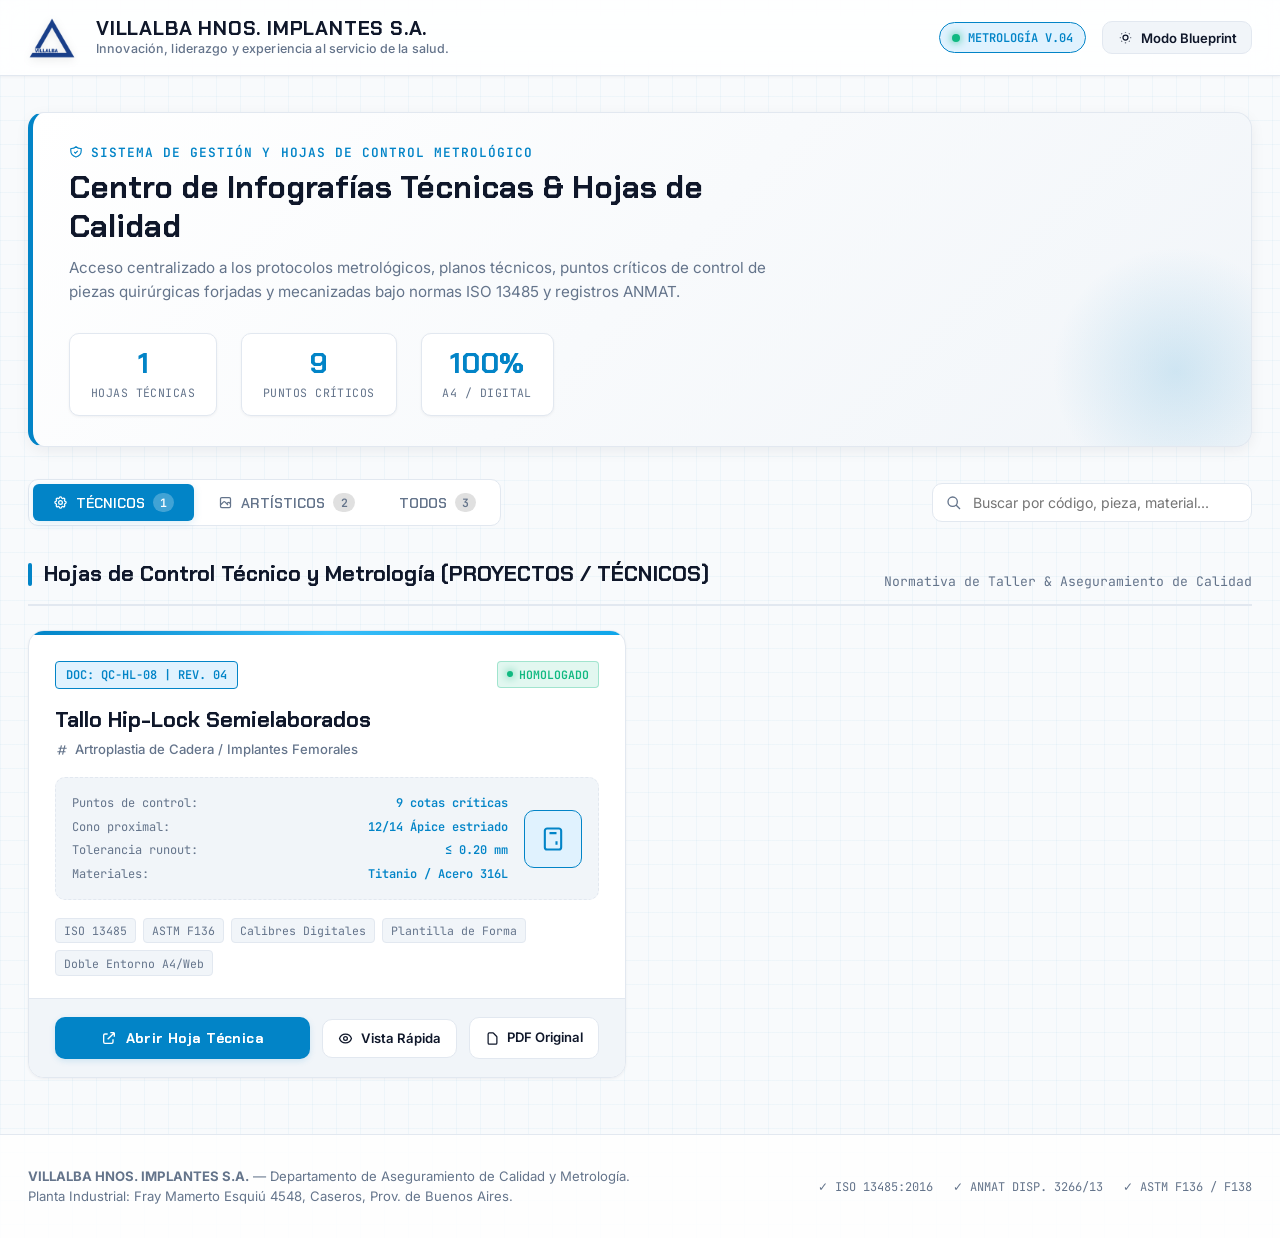
==== index.html @ 777f4e81 "Publicación de portal central HOME de infografías técnicas y proyectos" ====
<!DOCTYPE html>
<html lang="es">
<head>
  <meta charset="UTF-8">
  <meta name="viewport" content="width=device-width, initial-scale=1.0">
  <title>Portal de Control Técnico y Metrología | VILLALBA HNOS. IMPLANTES S.A.</title>
  <meta name="description" content="Portal central de infografías técnicas, blueprints metrológicos y hojas de control de calidad de planta.">
  <link rel="preconnect" href="https://fonts.googleapis.com">
  <link rel="preconnect" href="https://fonts.gstatic.com" crossorigin>
  <link href="https://fonts.googleapis.com/css2?family=Chakra+Petch:wght@500;600;700&family=Inter:wght@300;400;500;600;700&family=JetBrains+Mono:wght@400;500;600&display=swap" rel="stylesheet">
  <style>
    /* VARIABLES DE SISTEMA Y TEMAS */
    :root {
      --bg-base: #f8fafc;
      --bg-surface: #ffffff;
      --bg-surface-elevated: #f1f5f9;
      --bg-panel: rgba(255, 255, 255, 0.85);
      --border-color: #e2e8f0;
      --border-highlight: #0284c7;
      
      --text-main: #0f172a;
      --text-muted: #64748b;
      --text-sub: #334155;
      
      --primary: #0284c7;
      --primary-hover: #0369a1;
      --primary-glow: rgba(2, 132, 199, 0.15);
      --primary-light: #e0f2fe;
      
      --accent-tech: #0ea5e9;
      --accent-success: #10b981;
      --accent-warning: #f59e0b;
      --accent-danger: #ef4444;
      
      --font-display: 'Chakra Petch', sans-serif;
      --font-body: 'Inter', sans-serif;
      --font-mono: 'JetBrains Mono', monospace;
      
      --radius-sm: 6px;
      --radius-md: 10px;
      --radius-lg: 16px;
      --shadow-sm: 0 1px 3px rgba(15, 23, 42, 0.05);
      --shadow-md: 0 4px 16px -2px rgba(15, 23, 42, 0.08);
      --shadow-lg: 0 12px 30px -4px rgba(15, 23, 42, 0.12);
      --grid-pattern: rgba(2, 132, 199, 0.04);
    }

    body.theme-blueprint {
      --bg-base: #060d17;
      --bg-surface: #0b1727;
      --bg-surface-elevated: #112238;
      --bg-panel: rgba(11, 23, 39, 0.9);
      --border-color: #1a314d;
      --border-highlight: #38bdf8;
      
      --text-main: #f8fafc;
      --text-muted: #8ca3ba;
      --text-sub: #cbd5e1;
      
      --primary: #38bdf8;
      --primary-hover: #7dd3fc;
      --primary-glow: rgba(56, 189, 248, 0.2);
      --primary-light: rgba(56, 189, 248, 0.12);
      
      --shadow-sm: 0 1px 3px rgba(0, 0, 0, 0.4);
      --shadow-md: 0 4px 20px -2px rgba(0, 0, 0, 0.6);
      --shadow-lg: 0 12px 35px -4px rgba(0, 0, 0, 0.8);
      --grid-pattern: rgba(56, 189, 248, 0.06);
    }

    /* RESET SEGURO Y BASE */
    *, *::before, *::after {
      box-sizing: border-box;
      margin: 0;
      padding: 0;
    }

    body {
      font-family: var(--font-body);
      background-color: var(--bg-base);
      color: var(--text-main);
      min-height: 100vh;
      display: flex;
      flex-direction: column;
      background-image: 
        linear-gradient(var(--grid-pattern) 1px, transparent 1px),
        linear-gradient(90deg, var(--grid-pattern) 1px, transparent 1px);
      background-size: 24px 24px;
      transition: background-color 0.3s ease, color 0.3s ease;
      line-height: 1.5;
    }

    /* ENCABEZADO INSTITUCIONAL */
    .portal-header {
      background: var(--bg-panel);
      backdrop-filter: blur(12px);
      border-bottom: 1px solid var(--border-color);
      position: sticky;
      top: 0;
      z-index: 100;
      box-shadow: var(--shadow-sm);
    }

    .header-inner {
      max-width: 1400px;
      margin: 0 auto;
      padding: 0.85rem 1.75rem;
      display: flex;
      align-items: center;
      justify-content: space-between;
      gap: 1.5rem;
    }

    .brand-section {
      display: flex;
      align-items: center;
      gap: 1.25rem;
    }

    .brand-logo-img {
      height: 48px;
      width: auto;
      object-fit: contain;
      filter: drop-shadow(0 2px 4px rgba(0,0,0,0.1));
    }

    .brand-titles {
      display: flex;
      flex-direction: column;
    }

    .company-title {
      font-family: var(--font-display);
      font-size: 1.25rem;
      font-weight: 700;
      letter-spacing: 0.04em;
      color: var(--text-main);
      line-height: 1.2;
    }

    .company-slogan {
      font-size: 0.78rem;
      color: var(--text-muted);
      font-weight: 500;
      letter-spacing: 0.01em;
    }

    .header-actions {
      display: flex;
      align-items: center;
      gap: 1rem;
    }

    .sys-badge {
      display: inline-flex;
      align-items: center;
      gap: 0.5rem;
      padding: 0.35rem 0.75rem;
      background: var(--primary-light);
      border: 1px solid var(--border-highlight);
      border-radius: 9999px;
      font-family: var(--font-mono);
      font-size: 0.75rem;
      font-weight: 600;
      color: var(--primary);
    }

    .pulse-dot {
      width: 8px;
      height: 8px;
      border-radius: 50%;
      background: var(--accent-success);
      box-shadow: 0 0 8px var(--accent-success);
      animation: pulseAnim 2s infinite ease-in-out;
    }

    @keyframes pulseAnim {
      0%, 100% { opacity: 1; transform: scale(1); }
      50% { opacity: 0.4; transform: scale(0.85); }
    }

    .btn-toggle-theme {
      display: inline-flex;
      align-items: center;
      gap: 0.5rem;
      padding: 0.45rem 0.9rem;
      background: var(--bg-surface-elevated);
      border: 1px solid var(--border-color);
      border-radius: var(--radius-md);
      color: var(--text-main);
      font-family: var(--font-body);
      font-size: 0.82rem;
      font-weight: 600;
      cursor: pointer;
      transition: all 0.2s ease;
    }

    .btn-toggle-theme:hover {
      border-color: var(--border-highlight);
      color: var(--primary);
      transform: translateY(-1px);
    }

    /* CONTENIDO PRINCIPAL */
    .portal-main {
      flex: 1;
      max-width: 1400px;
      width: 100%;
      margin: 0 auto;
      padding: 2.25rem 1.75rem 3.5rem;
      display: flex;
      flex-direction: column;
      gap: 2rem;
    }

    /* HERO BANNER DE CONTROL METROLÓGICO */
    .hero-banner {
      background: linear-gradient(135deg, var(--bg-surface) 0%, var(--bg-surface-elevated) 100%);
      border: 1px solid var(--border-color);
      border-left: 5px solid var(--primary);
      border-radius: var(--radius-lg);
      padding: 1.85rem 2.25rem;
      display: flex;
      justify-content: space-between;
      align-items: center;
      flex-wrap: wrap;
      gap: 1.75rem;
      box-shadow: var(--shadow-md);
      position: relative;
      overflow: hidden;
    }

    .hero-banner::after {
      content: "";
      position: absolute;
      right: -50px;
      bottom: -50px;
      width: 250px;
      height: 250px;
      background: radial-gradient(circle, var(--primary-glow) 0%, transparent 70%);
      pointer-events: none;
    }

    .hero-text {
      max-width: 720px;
    }

    .hero-tagline {
      font-family: var(--font-mono);
      font-size: 0.8rem;
      color: var(--primary);
      font-weight: 600;
      text-transform: uppercase;
      letter-spacing: 0.08em;
      margin-bottom: 0.4rem;
      display: flex;
      align-items: center;
      gap: 0.5rem;
    }

    .hero-title {
      font-family: var(--font-display);
      font-size: 1.95rem;
      font-weight: 700;
      color: var(--text-main);
      line-height: 1.25;
      margin-bottom: 0.6rem;
    }

    .hero-desc {
      font-size: 0.95rem;
      color: var(--text-muted);
      line-height: 1.6;
    }

    .hero-metrics {
      display: flex;
      gap: 1.5rem;
      align-items: center;
    }

    .metric-card {
      background: var(--bg-surface);
      border: 1px solid var(--border-color);
      border-radius: var(--radius-md);
      padding: 0.9rem 1.3rem;
      text-align: center;
      min-width: 130px;
      box-shadow: var(--shadow-sm);
    }

    .metric-val {
      font-family: var(--font-display);
      font-size: 1.8rem;
      font-weight: 700;
      color: var(--primary);
      line-height: 1.1;
    }

    .metric-lbl {
      font-size: 0.72rem;
      text-transform: uppercase;
      letter-spacing: 0.04em;
      color: var(--text-muted);
      font-family: var(--font-mono);
      margin-top: 0.25rem;
    }

    /* BARRA DE HERRAMIENTAS, FILTROS Y BÚSQUEDA */
    .controls-strip {
      display: flex;
      justify-content: space-between;
      align-items: center;
      flex-wrap: wrap;
      gap: 1rem;
    }

    .category-tabs {
      display: flex;
      background: var(--bg-surface);
      border: 1px solid var(--border-color);
      border-radius: var(--radius-md);
      padding: 0.25rem;
      gap: 0.25rem;
    }

    .tab-btn {
      padding: 0.55rem 1.25rem;
      border: none;
      background: transparent;
      border-radius: var(--radius-sm);
      font-family: var(--font-display);
      font-size: 0.88rem;
      font-weight: 600;
      color: var(--text-muted);
      cursor: pointer;
      display: inline-flex;
      align-items: center;
      gap: 0.5rem;
      transition: all 0.2s ease;
    }

    .tab-btn.active {
      background: var(--primary);
      color: #ffffff;
      box-shadow: 0 2px 8px var(--primary-glow);
    }

    .tab-btn:hover:not(.active) {
      color: var(--text-main);
      background: var(--bg-surface-elevated);
    }

    .tab-count {
      font-family: var(--font-mono);
      font-size: 0.72rem;
      padding: 0.15rem 0.45rem;
      border-radius: 9999px;
      background: rgba(0, 0, 0, 0.12);
    }

    .tab-btn.active .tab-count {
      background: rgba(255, 255, 255, 0.25);
    }

    .search-box {
      position: relative;
      min-width: 320px;
    }

    .search-input {
      width: 100%;
      padding: 0.6rem 1rem 0.6rem 2.5rem;
      background: var(--bg-surface);
      border: 1px solid var(--border-color);
      border-radius: var(--radius-md);
      color: var(--text-main);
      font-family: var(--font-body);
      font-size: 0.88rem;
      transition: border-color 0.2s ease, box-shadow 0.2s ease;
      outline: none;
    }

    .search-input:focus {
      border-color: var(--border-highlight);
      box-shadow: 0 0 0 3px var(--primary-glow);
    }

    .search-icon {
      position: absolute;
      left: 0.85rem;
      top: 50%;
      transform: translateY(-50%);
      color: var(--text-muted);
      pointer-events: none;
    }

    /* SECCIÓN DE GRILLA DE INFOGRAFÍAS */
    .section-header {
      display: flex;
      align-items: baseline;
      justify-content: space-between;
      border-bottom: 2px solid var(--border-color);
      padding-bottom: 0.75rem;
      margin-bottom: 1.5rem;
    }

    .section-title {
      font-family: var(--font-display);
      font-size: 1.35rem;
      font-weight: 700;
      color: var(--text-main);
      display: flex;
      align-items: center;
      gap: 0.75rem;
    }

    .section-title::before {
      content: "";
      width: 4px;
      height: 1.1em;
      background: var(--primary);
      border-radius: 2px;
      display: inline-block;
    }

    .section-subtitle {
      font-size: 0.82rem;
      color: var(--text-muted);
      font-family: var(--font-mono);
    }

    .cards-grid {
      display: grid;
      grid-template-columns: repeat(auto-fill, minmax(420px, 1fr));
      gap: 1.75rem;
    }

    @media (max-width: 640px) {
      .cards-grid {
        grid-template-columns: 1fr;
      }
      .search-box {
        min-width: 100%;
      }
    }

    /* TARJETA TÉCNICA PRINCIPAL (HIP-LOCK) */
    .tech-card {
      background: var(--bg-surface);
      border: 1px solid var(--border-color);
      border-radius: var(--radius-lg);
      overflow: hidden;
      display: flex;
      flex-direction: column;
      box-shadow: var(--shadow-sm);
      transition: transform 0.25s ease, box-shadow 0.25s ease, border-color 0.25s ease;
      position: relative;
    }

    .tech-card:hover {
      transform: translateY(-4px);
      box-shadow: var(--shadow-lg);
      border-color: var(--border-highlight);
    }

    .card-top-accent {
      height: 4px;
      background: linear-gradient(90deg, #0284c7, #38bdf8, #0ea5e9);
    }

    .card-content {
      padding: 1.6rem 1.6rem 1.4rem;
      display: flex;
      flex-direction: column;
      flex: 1;
      gap: 1.1rem;
    }

    .card-header-meta {
      display: flex;
      justify-content: space-between;
      align-items: flex-start;
      gap: 0.75rem;
    }

    .doc-pill {
      font-family: var(--font-mono);
      font-size: 0.75rem;
      font-weight: 600;
      padding: 0.25rem 0.65rem;
      background: var(--primary-light);
      color: var(--primary);
      border: 1px solid var(--border-highlight);
      border-radius: 4px;
    }

    .status-badge {
      font-family: var(--font-mono);
      font-size: 0.72rem;
      font-weight: 600;
      padding: 0.25rem 0.6rem;
      border-radius: 4px;
      display: inline-flex;
      align-items: center;
      gap: 0.35rem;
    }

    .status-active {
      background: rgba(16, 185, 129, 0.12);
      color: var(--accent-success);
      border: 1px solid rgba(16, 185, 129, 0.3);
    }

    .card-title-group h3 {
      font-family: var(--font-display);
      font-size: 1.35rem;
      font-weight: 700;
      color: var(--text-main);
      line-height: 1.3;
      margin-bottom: 0.35rem;
    }

    .card-family {
      font-size: 0.82rem;
      color: var(--text-muted);
      font-weight: 500;
      display: flex;
      align-items: center;
      gap: 0.4rem;
    }

    .card-preview-thumb {
      background: var(--bg-surface-elevated);
      border: 1px dashed var(--border-color);
      border-radius: var(--radius-md);
      padding: 1rem;
      display: flex;
      align-items: center;
      justify-content: space-between;
      gap: 1rem;
      position: relative;
    }

    .thumb-blueprint-visual {
      flex: 1;
      display: flex;
      flex-direction: column;
      gap: 0.35rem;
    }

    .blueprint-row {
      display: flex;
      align-items: center;
      justify-content: space-between;
      font-family: var(--font-mono);
      font-size: 0.75rem;
      color: var(--text-sub);
    }

    .blueprint-row span.label {
      color: var(--text-muted);
    }

    .blueprint-row span.val {
      font-weight: 600;
      color: var(--primary);
    }

    .thumb-icon-box {
      width: 58px;
      height: 58px;
      border-radius: var(--radius-md);
      background: var(--primary-light);
      color: var(--primary);
      display: flex;
      align-items: center;
      justify-content: center;
      flex-shrink: 0;
      border: 1px solid var(--border-highlight);
    }

    .card-tags {
      display: flex;
      flex-wrap: wrap;
      gap: 0.45rem;
    }

    .tech-tag {
      font-size: 0.72rem;
      font-family: var(--font-mono);
      padding: 0.2rem 0.5rem;
      border-radius: 4px;
      background: var(--bg-surface-elevated);
      border: 1px solid var(--border-color);
      color: var(--text-muted);
    }

    .card-actions {
      border-top: 1px solid var(--border-color);
      padding: 1.1rem 1.6rem;
      background: var(--bg-surface-elevated);
      display: flex;
      align-items: center;
      justify-content: space-between;
      gap: 0.75rem;
      flex-wrap: wrap;
    }

    .btn-action-primary {
      flex: 1;
      min-width: 170px;
      display: inline-flex;
      align-items: center;
      justify-content: center;
      gap: 0.55rem;
      padding: 0.65rem 1.25rem;
      background: var(--primary);
      color: #ffffff;
      font-family: var(--font-display);
      font-size: 0.88rem;
      font-weight: 700;
      letter-spacing: 0.03em;
      border-radius: var(--radius-md);
      text-decoration: none;
      transition: all 0.2s ease;
      box-shadow: 0 2px 6px var(--primary-glow);
    }

    .btn-action-primary:hover {
      background: var(--primary-hover);
      transform: translateY(-1px);
      box-shadow: 0 4px 12px var(--primary-glow);
    }

    .btn-action-secondary {
      display: inline-flex;
      align-items: center;
      justify-content: center;
      gap: 0.45rem;
      padding: 0.65rem 0.95rem;
      background: var(--bg-surface);
      color: var(--text-main);
      border: 1px solid var(--border-color);
      font-family: var(--font-body);
      font-size: 0.82rem;
      font-weight: 600;
      border-radius: var(--radius-md);
      text-decoration: none;
      transition: all 0.2s ease;
      cursor: pointer;
    }

    .btn-action-secondary:hover {
      border-color: var(--border-highlight);
      color: var(--primary);
      background: var(--bg-surface-elevated);
    }

    /* MODAL DE PREVISUALIZACIÓN EMBEBIDA */
    .preview-modal {
      position: fixed;
      inset: 0;
      background: rgba(0, 0, 0, 0.75);
      backdrop-filter: blur(8px);
      z-index: 999;
      display: none;
      align-items: center;
      justify-content: center;
      padding: 1.5rem;
      opacity: 0;
      transition: opacity 0.25s ease;
    }

    .preview-modal.open {
      display: flex;
      opacity: 1;
    }

    .modal-dialog {
      background: var(--bg-surface);
      border: 1px solid var(--border-color);
      border-radius: var(--radius-lg);
      width: 100%;
      max-width: 1280px;
      height: 90vh;
      display: flex;
      flex-direction: column;
      box-shadow: var(--shadow-lg);
      overflow: hidden;
    }

    .modal-header {
      padding: 0.9rem 1.4rem;
      background: var(--bg-surface-elevated);
      border-bottom: 1px solid var(--border-color);
      display: flex;
      justify-content: space-between;
      align-items: center;
      gap: 1rem;
    }

    .modal-title {
      font-family: var(--font-display);
      font-size: 1.05rem;
      font-weight: 700;
      color: var(--text-main);
      display: flex;
      align-items: center;
      gap: 0.6rem;
    }

    .modal-header-actions {
      display: flex;
      align-items: center;
      gap: 0.75rem;
    }

    .modal-btn-close {
      background: transparent;
      border: none;
      color: var(--text-muted);
      cursor: pointer;
      padding: 0.35rem;
      border-radius: var(--radius-sm);
      display: flex;
      align-items: center;
      justify-content: center;
      transition: all 0.2s;
    }

    .modal-btn-close:hover {
      color: var(--text-main);
      background: rgba(0, 0, 0, 0.08);
    }

    .modal-body {
      flex: 1;
      width: 100%;
      height: 100%;
      background: var(--bg-base);
    }

    .modal-iframe {
      width: 100%;
      height: 100%;
      border: none;
    }

    /* FOOTER INSTITUCIONAL */
    .portal-footer {
      background: var(--bg-panel);
      border-top: 1px solid var(--border-color);
      padding: 2rem 1.75rem;
      margin-top: auto;
    }

    .footer-inner {
      max-width: 1400px;
      margin: 0 auto;
      display: flex;
      justify-content: space-between;
      align-items: center;
      flex-wrap: wrap;
      gap: 1.5rem;
      font-size: 0.82rem;
      color: var(--text-muted);
    }

    .footer-norms {
      display: flex;
      align-items: center;
      gap: 1.25rem;
      font-family: var(--font-mono);
      font-size: 0.75rem;
    }

    .footer-norms span {
      display: inline-flex;
      align-items: center;
      gap: 0.35rem;
    }
  </style>
</head>
<body class="theme-light">

  <!-- ENCABEZADO INSTITUCIONAL OBLIGATORIO -->
  <header class="portal-header">
    <div class="header-inner">
      <div class="brand-section">
        <img src="logo_villalba.png" alt="Logo Villalba Hnos. Implantes S.A." class="brand-logo-img">
        <div class="brand-titles">
          <span class="company-title">VILLALBA HNOS. IMPLANTES S.A.</span>
          <span class="company-slogan">Innovación, liderazgo y experiencia al servicio de la salud.</span>
        </div>
      </div>

      <div class="header-actions">
        <div class="sys-badge">
          <span class="pulse-dot"></span>
          <span>METROLOGÍA V.04</span>
        </div>
        <button id="themeToggleBtn" class="btn-toggle-theme" title="Alternar entre Modo Hoja Técnica y Modo Blueprint / Taller">
          <svg width="15" height="15" fill="none" stroke="currentColor" stroke-width="2" viewBox="0 0 24 24">
            <path d="M12 3v1m0 16v1m9-9h-1M4 12H3m15.364 6.364l-.707-.707M6.343 6.343l-.707-.707m12.728 0l-.707.707M6.343 17.657l-.707.707M16 12a4 4 0 11-8 0 4 4 0 018 0z"></path>
          </svg>
          <span id="themeToggleText">Modo Blueprint</span>
        </button>
      </div>
    </div>
  </header>

  <!-- CONTENIDO DEL PORTAL -->
  <main class="portal-main">
    
    <!-- BANNER DE BIENVENIDA Y RESUMEN TÉCNICO -->
    <section class="hero-banner">
      <div class="hero-text">
        <div class="hero-tagline">
          <svg width="14" height="14" fill="none" stroke="currentColor" stroke-width="2" viewBox="0 0 24 24">
            <path d="M9 12l2 2 4-4m5.618-4.016A11.955 11.955 0 0112 2.944a11.955 11.955 0 01-8.618 3.04A12.02 12.02 0 003 9c0 5.591 3.824 10.29 9 11.622 5.176-1.332 9-6.03 9-11.622 0-1.042-.133-2.052-.382-3.016z"></path>
          </svg>
          SISTEMA DE GESTIÓN Y HOJAS DE CONTROL METROLÓGICO
        </div>
        <h1 class="hero-title">Centro de Infografías Técnicas & Hojas de Calidad</h1>
        <p class="hero-desc">
          Acceso centralizado a los protocolos metrológicos, planos técnicos, puntos críticos de control de piezas quirúrgicas forjadas y mecanizadas bajo normas ISO 13485 y registros ANMAT.
        </p>
      </div>

      <div class="hero-metrics">
        <div class="metric-card">
          <div class="metric-val" id="metric-docs">1</div>
          <div class="metric-lbl">Hojas Técnicas</div>
        </div>
        <div class="metric-card">
          <div class="metric-val">9</div>
          <div class="metric-lbl">Puntos Críticos</div>
        </div>
        <div class="metric-card">
          <div class="metric-val">100%</div>
          <div class="metric-lbl">A4 / Digital</div>
        </div>
      </div>
    </section>

    <!-- BARRA DE CATEGORÍAS Y BÚSQUEDA -->
    <div class="controls-strip">
      <div class="category-tabs">
        <button class="tab-btn active" id="tab-tecnicos" onclick="filterCategory('tecnicos')">
          <svg width="15" height="15" fill="none" stroke="currentColor" stroke-width="2" viewBox="0 0 24 24">
            <path d="M10.325 4.317c.426-1.756 2.924-1.756 3.35 0a1.724 1.724 0 002.573 1.066c1.543-.94 3.31.826 2.37 2.37a1.724 1.724 0 001.065 2.572c1.756.426 1.756 2.924 0 3.35a1.724 1.724 0 00-1.066 2.573c.94 1.543-.826 3.31-2.37 2.37a1.724 1.724 0 00-2.572 1.065c-.426 1.756-2.924 1.756-3.35 0a1.724 1.724 0 00-2.573-1.066c-1.543.94-3.31-.826-2.37-2.37a1.724 1.724 0 00-1.065-2.572c-1.756-.426-1.756-2.924 0-3.35a1.724 1.724 0 001.066-2.573c-.94-1.543.826-3.31 2.37-2.37.996.608 2.296.07 2.572-1.065z"></path>
            <path d="M15 12a3 3 0 11-6 0 3 3 0 016 0z"></path>
          </svg>
          <span>TÉCNICOS</span>
          <span class="tab-count">1</span>
        </button>
        <button class="tab-btn" id="tab-artisticos" onclick="filterCategory('artisticos')">
          <svg width="15" height="15" fill="none" stroke="currentColor" stroke-width="2" viewBox="0 0 24 24">
            <path d="M4 16l4.586-4.586a2 2 0 012.828 0L16 16m-2-2l1.586-1.586a2 2 0 012.828 0L20 14m-6-6h.01M6 20h12a2 2 0 002-2V6a2 2 0 00-2-2H6a2 2 0 00-2 2v12a2 2 0 002 2z"></path>
          </svg>
          <span>ARTÍSTICOS</span>
          <span class="tab-count">2</span>
        </button>
        <button class="tab-btn" id="tab-todos" onclick="filterCategory('todos')">
          <span>TODOS</span>
          <span class="tab-count">3</span>
        </button>
      </div>

      <div class="search-box">
        <svg class="search-icon" width="16" height="16" fill="none" stroke="currentColor" stroke-width="2" viewBox="0 0 24 24">
          <path d="M21 21l-6-6m2-5a7 7 0 11-14 0 7 7 0 0114 0z"></path>
        </svg>
        <input type="text" id="searchInput" class="search-input" placeholder="Buscar por código, pieza, material..." oninput="handleSearch()">
      </div>
    </div>

    <!-- SECCIÓN DE INFOGRAFÍAS TÉCNICAS -->
    <section id="section-tecnicos-wrapper">
      <div class="section-header">
        <h2 class="section-title">Hojas de Control Técnico y Metrología (PROYECTOS / TÉCNICOS)</h2>
        <span class="section-subtitle">Normativa de Taller & Aseguramiento de Calidad</span>
      </div>

      <div class="cards-grid" id="cardsGridTecnicos">
        
        <!-- TARJETA: TALLO HIP-LOCK -->
        <article class="tech-card" data-category="tecnicos" data-keywords="hip-lock tallo cadera cono 12/14 qc-hl-08 titanio acero metrologia forjado mecanizado">
          <div class="card-top-accent"></div>
          
          <div class="card-content">
            <div class="card-header-meta">
              <span class="doc-pill">DOC: QC-HL-08 | REV. 04</span>
              <span class="status-badge status-active">
                <span class="pulse-dot" style="width:6px;height:6px;"></span>
                HOMOLOGADO
              </span>
            </div>

            <div class="card-title-group">
              <h3>Tallo Hip-Lock Semielaborados</h3>
              <p class="card-family">
                <svg width="14" height="14" fill="none" stroke="currentColor" stroke-width="2" viewBox="0 0 24 24">
                  <path d="M7 20l4-16m2 16l4-16M6 9h14M4 15h14"></path>
                </svg>
                Artroplastia de Cadera / Implantes Femorales
              </p>
            </div>

            <!-- VISTA RÁPIDA / BLUEPRINT METROLÓGICO -->
            <div class="card-preview-thumb">
              <div class="thumb-blueprint-visual">
                <div class="blueprint-row">
                  <span class="label">Puntos de control:</span>
                  <span class="val">9 cotas críticas</span>
                </div>
                <div class="blueprint-row">
                  <span class="label">Cono proximal:</span>
                  <span class="val">12/14 Ápice estriado</span>
                </div>
                <div class="blueprint-row">
                  <span class="label">Tolerancia runout:</span>
                  <span class="val">≤ 0.20 mm</span>
                </div>
                <div class="blueprint-row">
                  <span class="label">Materiales:</span>
                  <span class="val">Titanio / Acero 316L</span>
                </div>
              </div>
              <div class="thumb-icon-box" title="Hoja Metrológica">
                <svg width="28" height="28" fill="none" stroke="currentColor" stroke-width="1.8" viewBox="0 0 24 24">
                  <path d="M9 7h6m0 10v-3m-3 3h.01M9 17h.01M9 14h.01M12 14h.01M15 11h.01M12 11h.01M9 11h.01M7 21h10a2 2 0 002-2V5a2 2 0 00-2-2H7a2 2 0 00-2 2v14a2 2 0 002 2z"></path>
                </svg>
              </div>
            </div>

            <!-- TAGS TÉCNICOS -->
            <div class="card-tags">
              <span class="tech-tag">ISO 13485</span>
              <span class="tech-tag">ASTM F136</span>
              <span class="tech-tag">Calibres Digitales</span>
              <span class="tech-tag">Plantilla de Forma</span>
              <span class="tech-tag">Doble Entorno A4/Web</span>
            </div>
          </div>

          <!-- ACCIONES DE ACCESO -->
          <div class="card-actions">
            <a href="PROYECTOS/TÉCNICOS/Hip-lock/index.html" class="btn-action-primary" target="_blank" title="Abrir la infografía técnica interactiva completa">
              <svg width="16" height="16" fill="none" stroke="currentColor" stroke-width="2" viewBox="0 0 24 24">
                <path d="M10 6H6a2 2 0 00-2 2v10a2 2 0 002 2h10a2 2 0 002-2v-4M14 4h6m0 0v6m0-6L10 14"></path>
              </svg>
              <span>Abrir Hoja Técnica</span>
            </a>

            <button class="btn-action-secondary" onclick="openPreviewModal('PROYECTOS/TÉCNICOS/Hip-lock/index.html', 'Tallo Hip-Lock — Hoja de Control de Calidad')" title="Previsualizar aquí mismo">
              <svg width="15" height="15" fill="none" stroke="currentColor" stroke-width="2" viewBox="0 0 24 24">
                <path d="M15 12a3 3 0 11-6 0 3 3 0 016 0z"></path>
                <path d="M2.458 12C3.732 7.943 7.523 5 12 5c4.478 0 8.268 2.943 9.542 7-1.274 4.057-5.064 7-9.542 7-4.477 0-8.268-2.943-9.542-7z"></path>
              </svg>
              <span>Vista Rápida</span>
            </button>

            <a href="PROYECTOS/TÉCNICOS/Hip-lock/Verificacion_Hip_Lock_Puntos.pdf" class="btn-action-secondary" target="_blank" title="Ver archivo PDF original de verificación de puntos">
              <svg width="15" height="15" fill="none" stroke="currentColor" stroke-width="2" viewBox="0 0 24 24">
                <path d="M7 21h10a2 2 0 002-2V9.414a1 1 0 00-.293-.707l-5.414-5.414A1 1 0 0012.586 3H7a2 2 0 00-2 2v14a2 2 0 002 2z"></path>
              </svg>
              <span>PDF Original</span>
            </a>
          </div>
        </article>

      </div>
    </section>

    <!-- SECCIÓN DE INFOGRAFÍAS ARTÍSTICAS (ACCESIBLE MEDIANTE TABS) -->
    <section id="section-artisticos-wrapper" style="display: none;">
      <div class="section-header">
        <h2 class="section-title">Infografías Institucionales y Divulgativas (PROYECTOS / ARTÍSTICOS)</h2>
        <span class="section-subtitle">Líneas de Tiempo & Red Nacional de Distribución</span>
      </div>

      <div class="cards-grid" id="cardsGridArtisticos">
        
        <!-- TARJETA: LÍNEA DE TIEMPO -->
        <article class="tech-card" data-category="artisticos" data-keywords="linea de tiempo historia villalba 1966 fundacion fases hitos sucursales mar del plata bahia blanca la plata rosario">
          <div class="card-top-accent" style="background: linear-gradient(90deg, #5ea88d, #45c4c0, #4ea6dc, #598de6, #8485db);"></div>
          
          <div class="card-content">
            <div class="card-header-meta">
              <span class="doc-pill">DOC: HIST-VLL-01</span>
              <span class="status-badge" style="background:rgba(56,189,248,0.12); color:var(--primary); border:1px solid rgba(56,189,248,0.3);">
                INSTITUCIONAL
              </span>
            </div>

            <div class="card-title-group">
              <h3>Línea de Tiempo Histórica & Procesos</h3>
              <p class="card-family">
                <svg width="14" height="14" fill="none" stroke="currentColor" stroke-width="2" viewBox="0 0 24 24">
                  <path d="M12 8v4l3 3m6-3a9 9 0 11-18 0 9 9 0 0118 0z"></path>
                </svg>
                60 Años de Trayectoria (1966 — Actualidad)
              </p>
            </div>

            <div class="card-preview-thumb">
              <div class="thumb-blueprint-visual">
                <div class="blueprint-row">
                  <span class="label">Estructura:</span>
                  <span class="val">5 Fases en Degradé Continuo</span>
                </div>
                <div class="blueprint-row">
                  <span class="label">Interactividad:</span>
                  <span class="val">Hover dinámico & Panel lateral</span>
                </div>
                <div class="blueprint-row">
                  <span class="label">Soporte:</span>
                  <span class="val">Web, WordPress & Print A4</span>
                </div>
              </div>
              <div class="thumb-icon-box" style="background:rgba(94,168,141,0.15); color:#5ea88d; border-color:#5ea88d;">
                <svg width="28" height="28" fill="none" stroke="currentColor" stroke-width="1.8" viewBox="0 0 24 24">
                  <path d="M13 10V3L4 14h7v7l9-11h-7z"></path>
                </svg>
              </div>
            </div>

            <div class="card-tags">
              <span class="tech-tag">Línea Continua</span>
              <span class="tech-tag">Caseros 1966</span>
              <span class="tech-tag">CNC & ANMAT</span>
              <span class="tech-tag">Workshops</span>
            </div>
          </div>

          <div class="card-actions">
            <a href="PROYECTOS/ARTÍSTICOS/Línea de tiempo/index.html" class="btn-action-primary" target="_blank">
              <svg width="16" height="16" fill="none" stroke="currentColor" stroke-width="2" viewBox="0 0 24 24">
                <path d="M10 6H6a2 2 0 00-2 2v10a2 2 0 002 2h10a2 2 0 002-2v-4M14 4h6m0 0v6m0-6L10 14"></path>
              </svg>
              <span>Abrir Línea de Tiempo</span>
            </a>

            <button class="btn-action-secondary" onclick="openPreviewModal('PROYECTOS/ARTÍSTICOS/Línea de tiempo/index.html', 'Línea de Tiempo Histórica — Villalba Hnos.')">
              <svg width="15" height="15" fill="none" stroke="currentColor" stroke-width="2" viewBox="0 0 24 24">
                <path d="M15 12a3 3 0 11-6 0 3 3 0 016 0z"></path>
                <path d="M2.458 12C3.732 7.943 7.523 5 12 5c4.478 0 8.268 2.943 9.542 7-1.274 4.057-5.064 7-9.542 7-4.477 0-8.268-2.943-9.542-7z"></path>
              </svg>
              <span>Vista Rápida</span>
            </button>
          </div>
        </article>

        <!-- TARJETA: MAPA DE DISTRIBUIDORES -->
        <article class="tech-card" data-category="artisticos" data-keywords="mapa distribuidores sucursales logistica argentina buenos aires cordoba santa fe mendoza tucuman chaco neuquen">
          <div class="card-top-accent" style="background: linear-gradient(90deg, #0284c7, #38bdf8, #818cf8);"></div>
          
          <div class="card-content">
            <div class="card-header-meta">
              <span class="doc-pill">DOC: RED-LOG-01</span>
              <span class="status-badge" style="background:rgba(56,189,248,0.12); color:var(--primary); border:1px solid rgba(56,189,248,0.3);">
                RED NACIONAL
              </span>
            </div>

            <div class="card-title-group">
              <h3>Mapa de Distribuidores & Red Logística</h3>
              <p class="card-family">
                <svg width="14" height="14" fill="none" stroke="currentColor" stroke-width="2" viewBox="0 0 24 24">
                  <path d="M17.657 16.657L13.414 20.9a1.998 1.998 0 01-2.827 0l-4.244-4.243a8 8 0 1111.314 0z"></path>
                  <path d="M15 11a3 3 0 11-6 0 3 3 0 016 0z"></path>
                </svg>
                Cobertura Integral en las 23 Provincias
              </p>
            </div>

            <div class="card-preview-thumb">
              <div class="thumb-blueprint-visual">
                <div class="blueprint-row">
                  <span class="label">Puntos Clave:</span>
                  <span class="val">8 Nodos Logísticos Auditados</span>
                </div>
                <div class="blueprint-row">
                  <span class="label">Visual:</span>
                  <span class="val">Canal Alfa Puro & Badges Neón</span>
                </div>
                <div class="blueprint-row">
                  <span class="label">Empaquetado:</span>
                  <span class="val">Autocontenido listo para CMS</span>
                </div>
              </div>
              <div class="thumb-icon-box" style="background:rgba(56,189,248,0.15); color:#38bdf8; border-color:#38bdf8;">
                <svg width="28" height="28" fill="none" stroke="currentColor" stroke-width="1.8" viewBox="0 0 24 24">
                  <path d="M9 20l-5.447-2.724A1 1 0 013 16.382V5.618a1 1 0 011.447-.894L9 7m0 13l6-3m-6 3V7m6 10l4.553 2.276A1 1 0 0021 18.382V7.618a1 1 0 00-.553-.894L15 4m0 13V4m0 0L9 7"></path>
                </svg>
              </div>
            </div>

            <div class="card-tags">
              <span class="tech-tag">SVG Interactivo</span>
              <span class="tech-tag">Alpha Puro</span>
              <span class="tech-tag">Hover Cyber</span>
              <span class="tech-tag">Embed Seguro</span>
            </div>
          </div>

          <div class="card-actions">
            <a href="PROYECTOS/ARTÍSTICOS/Mapa de Distribuidores/index.html" class="btn-action-primary" target="_blank">
              <svg width="16" height="16" fill="none" stroke="currentColor" stroke-width="2" viewBox="0 0 24 24">
                <path d="M10 6H6a2 2 0 00-2 2v10a2 2 0 002 2h10a2 2 0 002-2v-4M14 4h6m0 0v6m0-6L10 14"></path>
              </svg>
              <span>Abrir Mapa de Red</span>
            </a>

            <button class="btn-action-secondary" onclick="openPreviewModal('PROYECTOS/ARTÍSTICOS/Mapa de Distribuidores/index.html', 'Mapa de Distribuidores — Red Nacional Villalba')">
              <svg width="15" height="15" fill="none" stroke="currentColor" stroke-width="2" viewBox="0 0 24 24">
                <path d="M15 12a3 3 0 11-6 0 3 3 0 016 0z"></path>
                <path d="M2.458 12C3.732 7.943 7.523 5 12 5c4.478 0 8.268 2.943 9.542 7-1.274 4.057-5.064 7-9.542 7-4.477 0-8.268-2.943-9.542-7z"></path>
              </svg>
              <span>Vista Rápida</span>
            </button>
          </div>
        </article>

      </div>
    </section>

    <!-- MENSAJE DE BÚSQUEDA SIN RESULTADOS -->
    <div id="noResultsMsg" style="display: none; text-align: center; padding: 3rem 1rem; color: var(--text-muted);">
      <svg width="42" height="42" fill="none" stroke="currentColor" stroke-width="1.5" viewBox="0 0 24 24" style="margin-bottom: 0.75rem; opacity: 0.6;">
        <path d="M9.172 16.172a4 4 0 015.656 0M9 10h.01M15 10h.01M21 12a9 9 0 11-18 0 9 9 0 0118 0z"></path>
      </svg>
      <p style="font-family: var(--font-display); font-size: 1.1rem; font-weight: 600;">No se encontraron infografías que coincidan con la búsqueda.</p>
      <p style="font-size: 0.85rem; margin-top: 0.25rem;">Intente con otros términos como "Hip-lock", "Titanio", "12/14" o "Calidad".</p>
    </div>

  </main>

  <!-- MODAL DE PREVISUALIZACIÓN EMBEBIDA -->
  <div class="preview-modal" id="previewModal">
    <div class="modal-dialog">
      <div class="modal-header">
        <div class="modal-title">
          <svg width="18" height="18" fill="none" stroke="var(--primary)" stroke-width="2" viewBox="0 0 24 24">
            <path d="M15 12a3 3 0 11-6 0 3 3 0 016 0z"></path>
            <path d="M2.458 12C3.732 7.943 7.523 5 12 5c4.478 0 8.268 2.943 9.542 7-1.274 4.057-5.064 7-9.542 7-4.477 0-8.268-2.943-9.542-7z"></path>
          </svg>
          <span id="modalDocTitle">Previsualización de Documento</span>
        </div>
        <div class="modal-header-actions">
          <a id="modalExternalLink" href="#" target="_blank" class="btn-action-secondary" style="padding: 0.35rem 0.75rem; font-size: 0.78rem;">
            <span>Abrir en nueva pestaña</span>
            <svg width="12" height="12" fill="none" stroke="currentColor" stroke-width="2" viewBox="0 0 24 24"><path d="M10 6H6a2 2 0 00-2 2v10a2 2 0 002 2h10a2 2 0 002-2v-4M14 4h6m0 0v6m0-6L10 14"></path></svg>
          </a>
          <button class="modal-btn-close" onclick="closePreviewModal()" title="Cerrar modal">
            <svg width="20" height="20" fill="none" stroke="currentColor" stroke-width="2" viewBox="0 0 24 24">
              <path d="M6 18L18 6M6 6l12 12"></path>
            </svg>
          </button>
        </div>
      </div>
      <div class="modal-body">
        <iframe id="previewIframe" class="modal-iframe" src="" title="Previsualización de infografía"></iframe>
      </div>
    </div>
  </div>

  <!-- PIE DE PÁGINA NORMATIVO -->
  <footer class="portal-footer">
    <div class="footer-inner">
      <div>
        <strong>VILLALBA HNOS. IMPLANTES S.A.</strong> — Departamento de Aseguramiento de Calidad y Metrología.
        <br>
        Planta Industrial: Fray Mamerto Esquiú 4548, Caseros, Prov. de Buenos Aires.
      </div>
      <div class="footer-norms">
        <span>✓ ISO 13485:2016</span>
        <span>✓ ANMAT DISP. 3266/13</span>
        <span>✓ ASTM F136 / F138</span>
      </div>
    </div>
  </footer>

  <!-- SCRIPT DE INTERACTIVIDAD, TEMA Y FILTROS -->
  <script>
    // GESTIÓN DE TEMA
    const body = document.body;
    const themeBtn = document.getElementById('themeToggleBtn');
    const themeText = document.getElementById('themeToggleText');

    function applyTheme(theme) {
      if (theme === 'blueprint') {
        body.classList.remove('theme-light');
        body.classList.add('theme-blueprint');
        themeText.textContent = 'Modo Hoja Clara';
      } else {
        body.classList.remove('theme-blueprint');
        body.classList.add('theme-light');
        themeText.textContent = 'Modo Blueprint';
      }
      localStorage.setItem('vh_portal_theme', theme);
    }

    const savedTheme = localStorage.getItem('vh_portal_theme') || 'light';
    applyTheme(savedTheme);

    themeBtn.addEventListener('click', () => {
      const isBlueprint = body.classList.contains('theme-blueprint');
      applyTheme(isBlueprint ? 'light' : 'blueprint');
    });

    // FILTRADO POR CATEGORÍA
    let currentCategory = 'tecnicos';

    function filterCategory(cat) {
      currentCategory = cat;
      document.querySelectorAll('.tab-btn').forEach(btn => btn.classList.remove('active'));
      
      const secTecnicos = document.getElementById('section-tecnicos-wrapper');
      const secArtisticos = document.getElementById('section-artisticos-wrapper');

      if (cat === 'tecnicos') {
        document.getElementById('tab-tecnicos').classList.add('active');
        secTecnicos.style.display = 'block';
        secArtisticos.style.display = 'none';
      } else if (cat === 'artisticos') {
        document.getElementById('tab-artisticos').classList.add('active');
        secTecnicos.style.display = 'none';
        secArtisticos.style.display = 'block';
      } else {
        document.getElementById('tab-todos').classList.add('active');
        secTecnicos.style.display = 'block';
        secArtisticos.style.display = 'block';
      }

      handleSearch();
    }

    // BÚSQUEDA EN TIEMPO REAL
    function handleSearch() {
      const query = document.getElementById('searchInput').value.trim().toLowerCase();
      const allCards = document.querySelectorAll('.tech-card');
      let visibleCount = 0;

      allCards.forEach(card => {
        const cardCategory = card.getAttribute('data-category');
        const keywords = card.getAttribute('data-keywords') || '';
        const cardText = card.textContent.toLowerCase() + ' ' + keywords;

        const matchesCategory = (currentCategory === 'todos') || (currentCategory === cardCategory);
        const matchesQuery = query === '' || cardText.includes(query);

        if (matchesCategory && matchesQuery) {
          card.style.display = 'flex';
          visibleCount++;
        } else {
          card.style.display = 'none';
        }
      });

      const noResults = document.getElementById('noResultsMsg');
      noResults.style.display = visibleCount === 0 ? 'block' : 'none';
    }

    // MODAL DE PREVISUALIZACIÓN EMBEBIDA
    const modal = document.getElementById('previewModal');
    const iframe = document.getElementById('previewIframe');
    const modalTitle = document.getElementById('modalDocTitle');
    const modalLink = document.getElementById('modalExternalLink');

    function openPreviewModal(url, title) {
      modalTitle.textContent = title;
      modalLink.href = url;
      iframe.src = url;
      modal.classList.add('open');
      document.body.style.overflow = 'hidden';
    }

    function closePreviewModal() {
      modal.classList.remove('open');
      iframe.src = '';
      document.body.style.overflow = '';
    }

    modal.addEventListener('click', (e) => {
      if (e.target === modal) {
        closePreviewModal();
      }
    });

    document.addEventListener('keydown', (e) => {
      if (e.key === 'Escape' && modal.classList.contains('open')) {
        closePreviewModal();
      }
    });
  </script>
</body>
</html>
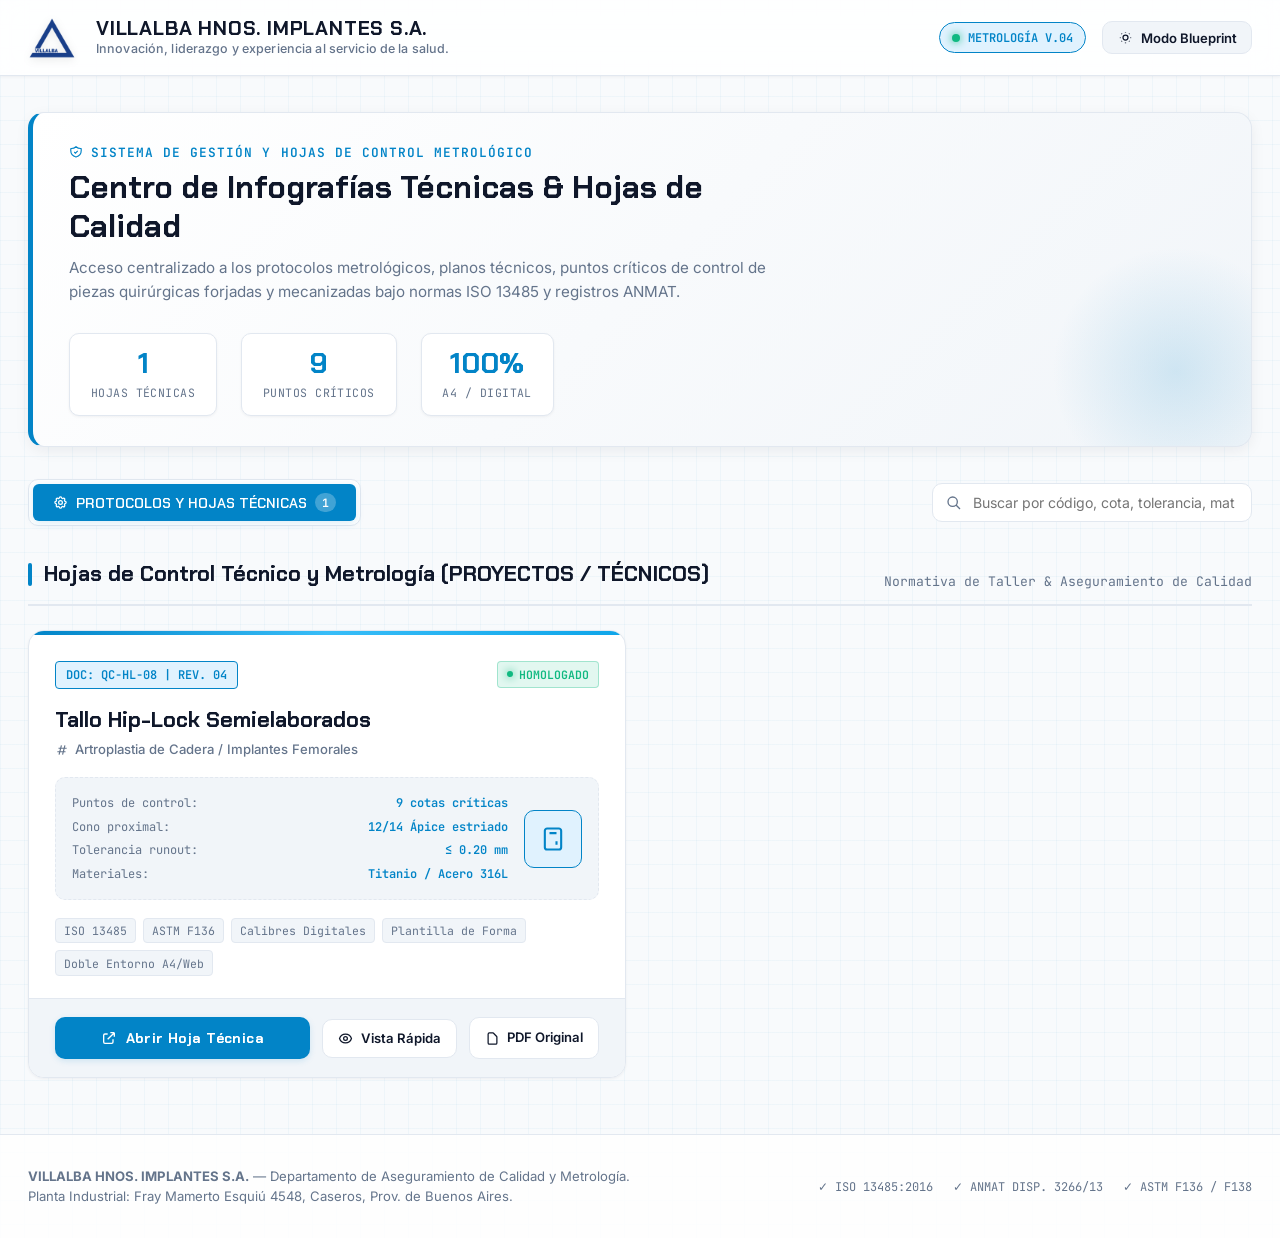
==== commit 12692c5e: "Configurar página HOME exclusiva para infografías y protocolos técnicos" ====
--- a/index.html
+++ b/index.html
@@ -844,27 +844,16 @@
       </div>
     </section>
 
-    <!-- BARRA DE CATEGORÍAS Y BÚSQUEDA -->
+    <!-- BARRA DE FILTROS Y BÚSQUEDA TÉCNICA -->
     <div class="controls-strip">
       <div class="category-tabs">
-        <button class="tab-btn active" id="tab-tecnicos" onclick="filterCategory('tecnicos')">
+        <button class="tab-btn active" id="tab-tecnicos">
           <svg width="15" height="15" fill="none" stroke="currentColor" stroke-width="2" viewBox="0 0 24 24">
             <path d="M10.325 4.317c.426-1.756 2.924-1.756 3.35 0a1.724 1.724 0 002.573 1.066c1.543-.94 3.31.826 2.37 2.37a1.724 1.724 0 001.065 2.572c1.756.426 1.756 2.924 0 3.35a1.724 1.724 0 00-1.066 2.573c.94 1.543-.826 3.31-2.37 2.37a1.724 1.724 0 00-2.572 1.065c-.426 1.756-2.924 1.756-3.35 0a1.724 1.724 0 00-2.573-1.066c-1.543.94-3.31-.826-2.37-2.37a1.724 1.724 0 00-1.065-2.572c-1.756-.426-1.756-2.924 0-3.35a1.724 1.724 0 001.066-2.573c-.94-1.543.826-3.31 2.37-2.37.996.608 2.296.07 2.572-1.065z"></path>
             <path d="M15 12a3 3 0 11-6 0 3 3 0 016 0z"></path>
           </svg>
-          <span>TÉCNICOS</span>
+          <span>PROTOCOLOS Y HOJAS TÉCNICAS</span>
           <span class="tab-count">1</span>
-        </button>
-        <button class="tab-btn" id="tab-artisticos" onclick="filterCategory('artisticos')">
-          <svg width="15" height="15" fill="none" stroke="currentColor" stroke-width="2" viewBox="0 0 24 24">
-            <path d="M4 16l4.586-4.586a2 2 0 012.828 0L16 16m-2-2l1.586-1.586a2 2 0 012.828 0L20 14m-6-6h.01M6 20h12a2 2 0 002-2V6a2 2 0 00-2-2H6a2 2 0 00-2 2v12a2 2 0 002 2z"></path>
-          </svg>
-          <span>ARTÍSTICOS</span>
-          <span class="tab-count">2</span>
-        </button>
-        <button class="tab-btn" id="tab-todos" onclick="filterCategory('todos')">
-          <span>TODOS</span>
-          <span class="tab-count">3</span>
         </button>
       </div>
 
@@ -872,7 +861,7 @@
         <svg class="search-icon" width="16" height="16" fill="none" stroke="currentColor" stroke-width="2" viewBox="0 0 24 24">
           <path d="M21 21l-6-6m2-5a7 7 0 11-14 0 7 7 0 0114 0z"></path>
         </svg>
-        <input type="text" id="searchInput" class="search-input" placeholder="Buscar por código, pieza, material..." oninput="handleSearch()">
+        <input type="text" id="searchInput" class="search-input" placeholder="Buscar por código, cota, tolerancia, material..." oninput="handleSearch()">
       </div>
     </div>
 
@@ -886,7 +875,7 @@
       <div class="cards-grid" id="cardsGridTecnicos">
         
         <!-- TARJETA: TALLO HIP-LOCK -->
-        <article class="tech-card" data-category="tecnicos" data-keywords="hip-lock tallo cadera cono 12/14 qc-hl-08 titanio acero metrologia forjado mecanizado">
+        <article class="tech-card" data-category="tecnicos" data-keywords="hip-lock tallo cadera cono 12/14 qc-hl-08 titanio acero metrologia forjado mecanizado runout tolerancia">
           <div class="card-top-accent"></div>
           
           <div class="card-content">
@@ -968,159 +957,6 @@
               </svg>
               <span>PDF Original</span>
             </a>
-          </div>
-        </article>
-
-      </div>
-    </section>
-
-    <!-- SECCIÓN DE INFOGRAFÍAS ARTÍSTICAS (ACCESIBLE MEDIANTE TABS) -->
-    <section id="section-artisticos-wrapper" style="display: none;">
-      <div class="section-header">
-        <h2 class="section-title">Infografías Institucionales y Divulgativas (PROYECTOS / ARTÍSTICOS)</h2>
-        <span class="section-subtitle">Líneas de Tiempo & Red Nacional de Distribución</span>
-      </div>
-
-      <div class="cards-grid" id="cardsGridArtisticos">
-        
-        <!-- TARJETA: LÍNEA DE TIEMPO -->
-        <article class="tech-card" data-category="artisticos" data-keywords="linea de tiempo historia villalba 1966 fundacion fases hitos sucursales mar del plata bahia blanca la plata rosario">
-          <div class="card-top-accent" style="background: linear-gradient(90deg, #5ea88d, #45c4c0, #4ea6dc, #598de6, #8485db);"></div>
-          
-          <div class="card-content">
-            <div class="card-header-meta">
-              <span class="doc-pill">DOC: HIST-VLL-01</span>
-              <span class="status-badge" style="background:rgba(56,189,248,0.12); color:var(--primary); border:1px solid rgba(56,189,248,0.3);">
-                INSTITUCIONAL
-              </span>
-            </div>
-
-            <div class="card-title-group">
-              <h3>Línea de Tiempo Histórica & Procesos</h3>
-              <p class="card-family">
-                <svg width="14" height="14" fill="none" stroke="currentColor" stroke-width="2" viewBox="0 0 24 24">
-                  <path d="M12 8v4l3 3m6-3a9 9 0 11-18 0 9 9 0 0118 0z"></path>
-                </svg>
-                60 Años de Trayectoria (1966 — Actualidad)
-              </p>
-            </div>
-
-            <div class="card-preview-thumb">
-              <div class="thumb-blueprint-visual">
-                <div class="blueprint-row">
-                  <span class="label">Estructura:</span>
-                  <span class="val">5 Fases en Degradé Continuo</span>
-                </div>
-                <div class="blueprint-row">
-                  <span class="label">Interactividad:</span>
-                  <span class="val">Hover dinámico & Panel lateral</span>
-                </div>
-                <div class="blueprint-row">
-                  <span class="label">Soporte:</span>
-                  <span class="val">Web, WordPress & Print A4</span>
-                </div>
-              </div>
-              <div class="thumb-icon-box" style="background:rgba(94,168,141,0.15); color:#5ea88d; border-color:#5ea88d;">
-                <svg width="28" height="28" fill="none" stroke="currentColor" stroke-width="1.8" viewBox="0 0 24 24">
-                  <path d="M13 10V3L4 14h7v7l9-11h-7z"></path>
-                </svg>
-              </div>
-            </div>
-
-            <div class="card-tags">
-              <span class="tech-tag">Línea Continua</span>
-              <span class="tech-tag">Caseros 1966</span>
-              <span class="tech-tag">CNC & ANMAT</span>
-              <span class="tech-tag">Workshops</span>
-            </div>
-          </div>
-
-          <div class="card-actions">
-            <a href="PROYECTOS/ARTÍSTICOS/Línea de tiempo/index.html" class="btn-action-primary" target="_blank">
-              <svg width="16" height="16" fill="none" stroke="currentColor" stroke-width="2" viewBox="0 0 24 24">
-                <path d="M10 6H6a2 2 0 00-2 2v10a2 2 0 002 2h10a2 2 0 002-2v-4M14 4h6m0 0v6m0-6L10 14"></path>
-              </svg>
-              <span>Abrir Línea de Tiempo</span>
-            </a>
-
-            <button class="btn-action-secondary" onclick="openPreviewModal('PROYECTOS/ARTÍSTICOS/Línea de tiempo/index.html', 'Línea de Tiempo Histórica — Villalba Hnos.')">
-              <svg width="15" height="15" fill="none" stroke="currentColor" stroke-width="2" viewBox="0 0 24 24">
-                <path d="M15 12a3 3 0 11-6 0 3 3 0 016 0z"></path>
-                <path d="M2.458 12C3.732 7.943 7.523 5 12 5c4.478 0 8.268 2.943 9.542 7-1.274 4.057-5.064 7-9.542 7-4.477 0-8.268-2.943-9.542-7z"></path>
-              </svg>
-              <span>Vista Rápida</span>
-            </button>
-          </div>
-        </article>
-
-        <!-- TARJETA: MAPA DE DISTRIBUIDORES -->
-        <article class="tech-card" data-category="artisticos" data-keywords="mapa distribuidores sucursales logistica argentina buenos aires cordoba santa fe mendoza tucuman chaco neuquen">
-          <div class="card-top-accent" style="background: linear-gradient(90deg, #0284c7, #38bdf8, #818cf8);"></div>
-          
-          <div class="card-content">
-            <div class="card-header-meta">
-              <span class="doc-pill">DOC: RED-LOG-01</span>
-              <span class="status-badge" style="background:rgba(56,189,248,0.12); color:var(--primary); border:1px solid rgba(56,189,248,0.3);">
-                RED NACIONAL
-              </span>
-            </div>
-
-            <div class="card-title-group">
-              <h3>Mapa de Distribuidores & Red Logística</h3>
-              <p class="card-family">
-                <svg width="14" height="14" fill="none" stroke="currentColor" stroke-width="2" viewBox="0 0 24 24">
-                  <path d="M17.657 16.657L13.414 20.9a1.998 1.998 0 01-2.827 0l-4.244-4.243a8 8 0 1111.314 0z"></path>
-                  <path d="M15 11a3 3 0 11-6 0 3 3 0 016 0z"></path>
-                </svg>
-                Cobertura Integral en las 23 Provincias
-              </p>
-            </div>
-
-            <div class="card-preview-thumb">
-              <div class="thumb-blueprint-visual">
-                <div class="blueprint-row">
-                  <span class="label">Puntos Clave:</span>
-                  <span class="val">8 Nodos Logísticos Auditados</span>
-                </div>
-                <div class="blueprint-row">
-                  <span class="label">Visual:</span>
-                  <span class="val">Canal Alfa Puro & Badges Neón</span>
-                </div>
-                <div class="blueprint-row">
-                  <span class="label">Empaquetado:</span>
-                  <span class="val">Autocontenido listo para CMS</span>
-                </div>
-              </div>
-              <div class="thumb-icon-box" style="background:rgba(56,189,248,0.15); color:#38bdf8; border-color:#38bdf8;">
-                <svg width="28" height="28" fill="none" stroke="currentColor" stroke-width="1.8" viewBox="0 0 24 24">
-                  <path d="M9 20l-5.447-2.724A1 1 0 013 16.382V5.618a1 1 0 011.447-.894L9 7m0 13l6-3m-6 3V7m6 10l4.553 2.276A1 1 0 0021 18.382V7.618a1 1 0 00-.553-.894L15 4m0 13V4m0 0L9 7"></path>
-                </svg>
-              </div>
-            </div>
-
-            <div class="card-tags">
-              <span class="tech-tag">SVG Interactivo</span>
-              <span class="tech-tag">Alpha Puro</span>
-              <span class="tech-tag">Hover Cyber</span>
-              <span class="tech-tag">Embed Seguro</span>
-            </div>
-          </div>
-
-          <div class="card-actions">
-            <a href="PROYECTOS/ARTÍSTICOS/Mapa de Distribuidores/index.html" class="btn-action-primary" target="_blank">
-              <svg width="16" height="16" fill="none" stroke="currentColor" stroke-width="2" viewBox="0 0 24 24">
-                <path d="M10 6H6a2 2 0 00-2 2v10a2 2 0 002 2h10a2 2 0 002-2v-4M14 4h6m0 0v6m0-6L10 14"></path>
-              </svg>
-              <span>Abrir Mapa de Red</span>
-            </a>
-
-            <button class="btn-action-secondary" onclick="openPreviewModal('PROYECTOS/ARTÍSTICOS/Mapa de Distribuidores/index.html', 'Mapa de Distribuidores — Red Nacional Villalba')">
-              <svg width="15" height="15" fill="none" stroke="currentColor" stroke-width="2" viewBox="0 0 24 24">
-                <path d="M15 12a3 3 0 11-6 0 3 3 0 016 0z"></path>
-                <path d="M2.458 12C3.732 7.943 7.523 5 12 5c4.478 0 8.268 2.943 9.542 7-1.274 4.057-5.064 7-9.542 7-4.477 0-8.268-2.943-9.542-7z"></path>
-              </svg>
-              <span>Vista Rápida</span>
-            </button>
           </div>
         </article>
 
@@ -1211,48 +1047,19 @@
       applyTheme(isBlueprint ? 'light' : 'blueprint');
     });
 
-    // FILTRADO POR CATEGORÍA
-    let currentCategory = 'tecnicos';
-
-    function filterCategory(cat) {
-      currentCategory = cat;
-      document.querySelectorAll('.tab-btn').forEach(btn => btn.classList.remove('active'));
-      
-      const secTecnicos = document.getElementById('section-tecnicos-wrapper');
-      const secArtisticos = document.getElementById('section-artisticos-wrapper');
-
-      if (cat === 'tecnicos') {
-        document.getElementById('tab-tecnicos').classList.add('active');
-        secTecnicos.style.display = 'block';
-        secArtisticos.style.display = 'none';
-      } else if (cat === 'artisticos') {
-        document.getElementById('tab-artisticos').classList.add('active');
-        secTecnicos.style.display = 'none';
-        secArtisticos.style.display = 'block';
-      } else {
-        document.getElementById('tab-todos').classList.add('active');
-        secTecnicos.style.display = 'block';
-        secArtisticos.style.display = 'block';
-      }
-
-      handleSearch();
-    }
-
-    // BÚSQUEDA EN TIEMPO REAL
+    // BÚSQUEDA EN TIEMPO REAL (HOJAS TÉCNICAS)
     function handleSearch() {
       const query = document.getElementById('searchInput').value.trim().toLowerCase();
       const allCards = document.querySelectorAll('.tech-card');
       let visibleCount = 0;
 
       allCards.forEach(card => {
-        const cardCategory = card.getAttribute('data-category');
         const keywords = card.getAttribute('data-keywords') || '';
         const cardText = card.textContent.toLowerCase() + ' ' + keywords;
 
-        const matchesCategory = (currentCategory === 'todos') || (currentCategory === cardCategory);
         const matchesQuery = query === '' || cardText.includes(query);
 
-        if (matchesCategory && matchesQuery) {
+        if (matchesQuery) {
           card.style.display = 'flex';
           visibleCount++;
         } else {
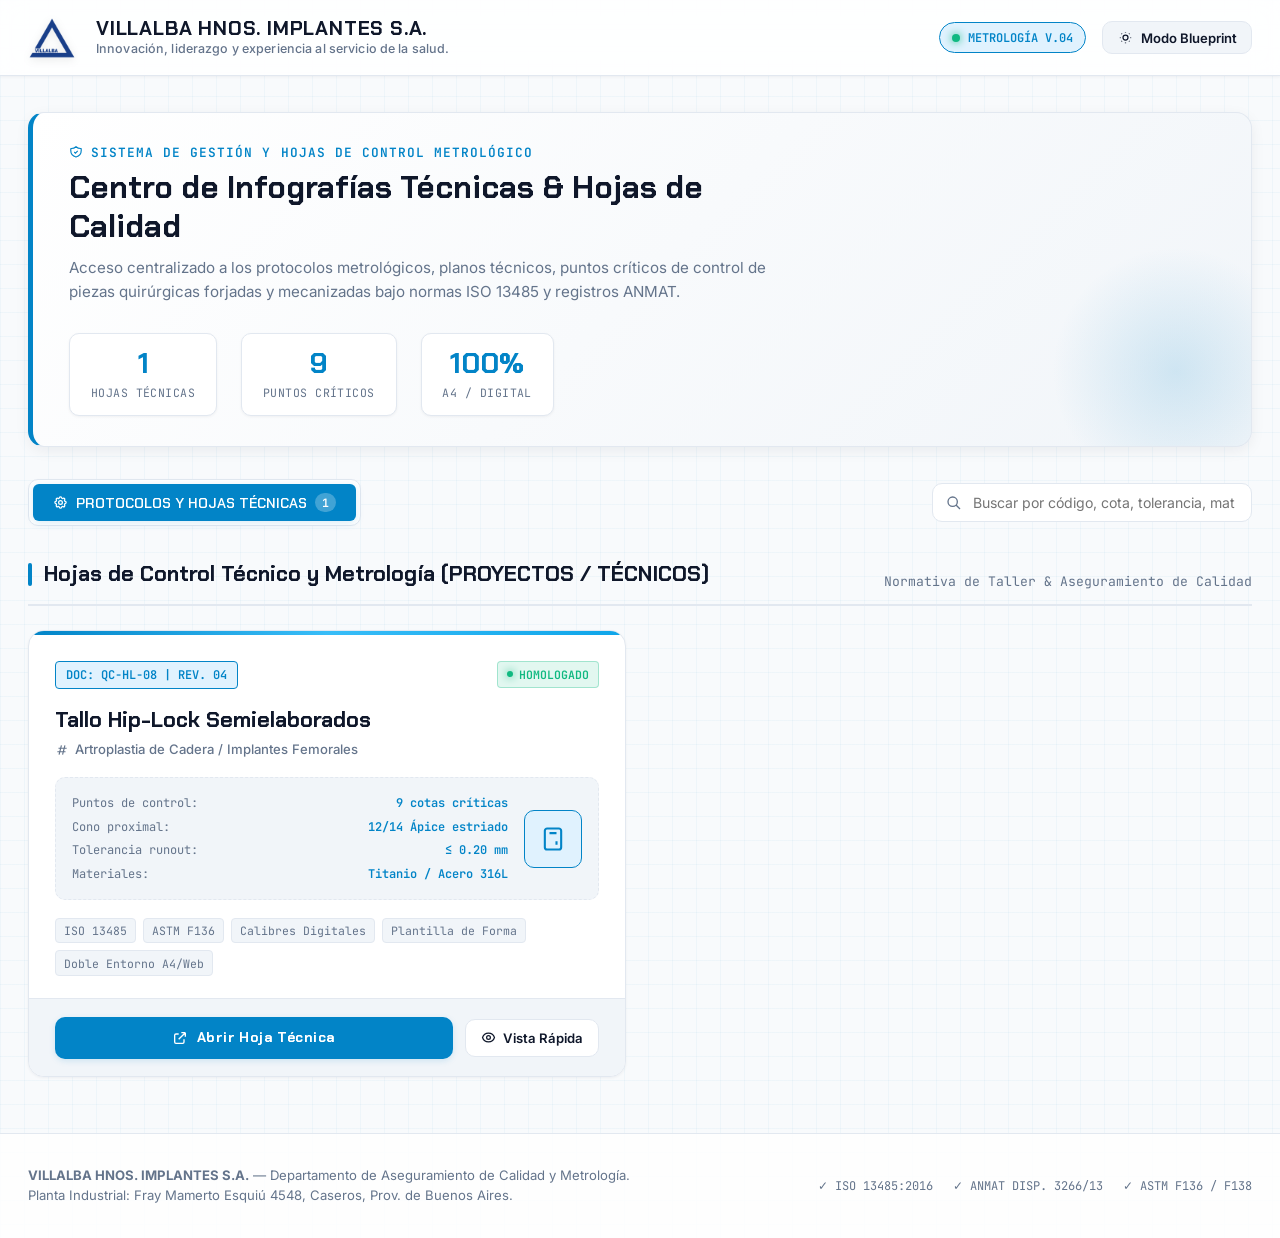
==== commit b888a07d: "Eliminar acceso a PDF original en HOME y documentar criterios de exclusividad técnica" ====
--- a/index.html
+++ b/index.html
@@ -950,13 +950,6 @@
               </svg>
               <span>Vista Rápida</span>
             </button>
-
-            <a href="PROYECTOS/TÉCNICOS/Hip-lock/Verificacion_Hip_Lock_Puntos.pdf" class="btn-action-secondary" target="_blank" title="Ver archivo PDF original de verificación de puntos">
-              <svg width="15" height="15" fill="none" stroke="currentColor" stroke-width="2" viewBox="0 0 24 24">
-                <path d="M7 21h10a2 2 0 002-2V9.414a1 1 0 00-.293-.707l-5.414-5.414A1 1 0 0012.586 3H7a2 2 0 00-2 2v14a2 2 0 002 2z"></path>
-              </svg>
-              <span>PDF Original</span>
-            </a>
           </div>
         </article>
 
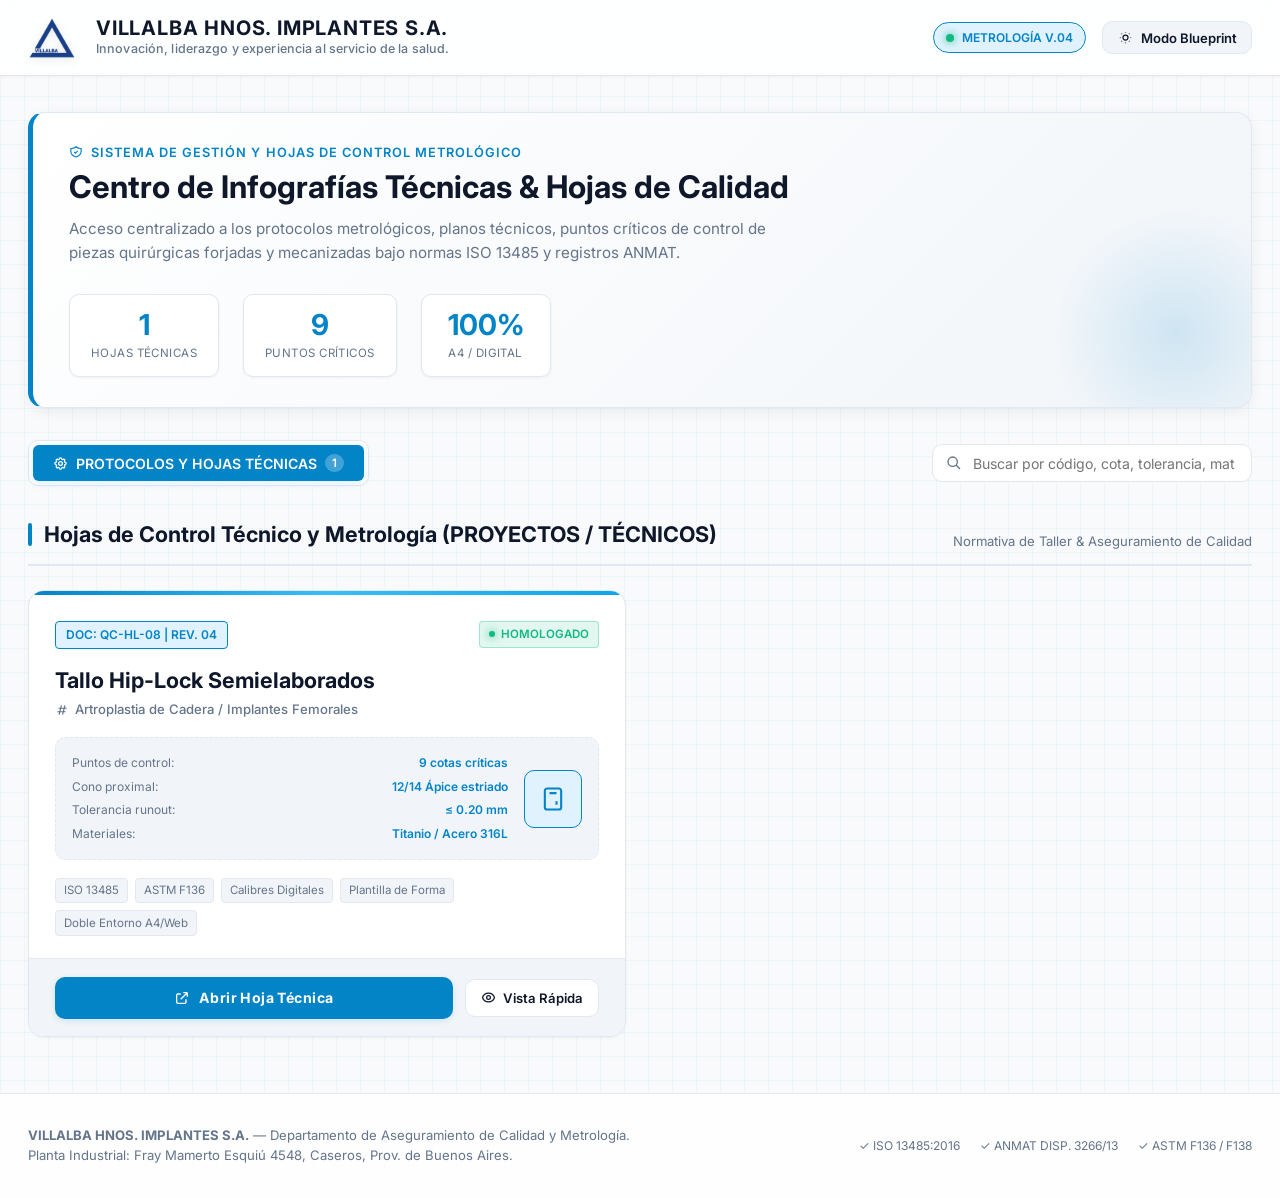
==== commit 42986db7: "Estandarizacion tipografica exclusiva a Inter e Inter Black con soporte de cifras tabulares" ====
--- a/index.html
+++ b/index.html
@@ -7,7 +7,7 @@
   <meta name="description" content="Portal central de infografías técnicas, blueprints metrológicos y hojas de control de calidad de planta.">
   <link rel="preconnect" href="https://fonts.googleapis.com">
   <link rel="preconnect" href="https://fonts.gstatic.com" crossorigin>
-  <link href="https://fonts.googleapis.com/css2?family=Chakra+Petch:wght@500;600;700&family=Inter:wght@300;400;500;600;700&family=JetBrains+Mono:wght@400;500;600&display=swap" rel="stylesheet">
+  <link href="https://fonts.googleapis.com/css2?family=Inter:wght@300;400;500;600;700;800;900&display=swap" rel="stylesheet">
   <style>
     /* VARIABLES DE SISTEMA Y TEMAS */
     :root {
@@ -32,9 +32,9 @@
       --accent-warning: #f59e0b;
       --accent-danger: #ef4444;
       
-      --font-display: 'Chakra Petch', sans-serif;
-      --font-body: 'Inter', sans-serif;
-      --font-mono: 'JetBrains Mono', monospace;
+      --font-display: 'Inter', -apple-system, BlinkMacSystemFont, "Segoe UI", Roboto, sans-serif;
+      --font-body: 'Inter', -apple-system, BlinkMacSystemFont, "Segoe UI", Roboto, sans-serif;
+      --font-mono: 'Inter', -apple-system, BlinkMacSystemFont, "Segoe UI", Roboto, sans-serif;
       
       --radius-sm: 6px;
       --radius-md: 10px;
@@ -779,6 +779,221 @@
       display: inline-flex;
       align-items: center;
       gap: 0.35rem;
+    }
+
+    /* ==========================================================================
+       ESTÁNDARES RESPONSIVE MULTIDISPOSITIVO (MÓVILES, PHABLETS Y TABLETS)
+       ========================================================================== */
+    html, body {
+      overflow-x: hidden;
+      max-width: 100vw;
+      width: 100%;
+    }
+
+    /* TABLETS (<= 960px) */
+    @media (max-width: 960px) {
+      .header-inner {
+        padding: 0.75rem 1.25rem;
+      }
+      .portal-main {
+        padding: 1.5rem 1.25rem 2.5rem;
+      }
+      .hero-banner {
+        padding: 1.5rem 1.75rem;
+      }
+      .cards-grid {
+        grid-template-columns: 1fr;
+      }
+    }
+
+    /* PHABLETS Y TABLETS VERTICALES (<= 768px) */
+    @media (max-width: 768px) {
+      .hero-banner {
+        flex-direction: column;
+        align-items: stretch;
+        gap: 1.5rem;
+      }
+      .hero-metrics {
+        width: 100%;
+        display: grid;
+        grid-template-columns: repeat(3, 1fr);
+        gap: 0.75rem;
+      }
+      .metric-card {
+        min-width: 0;
+        padding: 0.75rem 0.5rem;
+      }
+      .metric-val {
+        font-size: 1.5rem;
+      }
+      .hero-title {
+        font-size: 1.55rem;
+      }
+      .controls-strip {
+        flex-direction: column;
+        align-items: stretch;
+        gap: 0.75rem;
+      }
+      .category-tabs {
+        width: 100%;
+      }
+      .tab-btn {
+        width: 100%;
+        justify-content: center;
+      }
+      .search-box {
+        min-width: 100%;
+        width: 100%;
+      }
+      .search-input {
+        min-height: 44px;
+        font-size: 0.92rem;
+      }
+    }
+
+    /* SMARTPHONES ESTÁNDAR (<= 640px) */
+    @media (max-width: 640px) {
+      .header-inner {
+        flex-direction: column;
+        align-items: stretch;
+        gap: 0.85rem;
+        padding: 0.75rem 1rem;
+      }
+      .brand-section {
+        width: 100%;
+        justify-content: flex-start;
+        gap: 0.85rem;
+      }
+      .brand-logo-img {
+        height: 38px;
+      }
+      .company-title {
+        font-size: 1.05rem;
+      }
+      .company-slogan {
+        font-size: 0.72rem;
+        line-height: 1.3;
+      }
+      .header-actions {
+        width: 100%;
+        justify-content: space-between;
+      }
+      .btn-toggle-theme {
+        flex: 1;
+        justify-content: center;
+        min-height: 40px;
+      }
+      .hero-banner {
+        padding: 1.25rem 1rem;
+        border-radius: var(--radius-md);
+      }
+      .hero-tagline {
+        font-size: 0.72rem;
+      }
+      .hero-title {
+        font-size: 1.35rem;
+        line-height: 1.3;
+      }
+      .hero-desc {
+        font-size: 0.85rem;
+      }
+      .hero-metrics {
+        gap: 0.5rem;
+      }
+      .metric-card {
+        padding: 0.6rem 0.25rem;
+      }
+      .metric-val {
+        font-size: 1.25rem;
+      }
+      .metric-lbl {
+        font-size: 0.65rem;
+      }
+      .section-header {
+        flex-direction: column;
+        align-items: flex-start;
+        gap: 0.35rem;
+      }
+      .section-title {
+        font-size: 1.15rem;
+      }
+      .tech-card {
+        border-radius: var(--radius-md);
+      }
+      .card-content {
+        padding: 1.25rem 1rem 1rem;
+        gap: 0.85rem;
+      }
+      .card-title-group h3 {
+        font-size: 1.15rem;
+      }
+      .card-actions {
+        padding: 0.85rem 1rem;
+        flex-direction: column;
+        align-items: stretch;
+        gap: 0.6rem;
+      }
+      .btn-action-primary,
+      .btn-action-secondary {
+        width: 100%;
+        min-height: 44px;
+        font-size: 0.88rem;
+        justify-content: center;
+      }
+      .footer-inner {
+        flex-direction: column;
+        text-align: center;
+        gap: 1rem;
+      }
+      .footer-norms {
+        justify-content: center;
+        flex-wrap: wrap;
+        gap: 0.75rem;
+      }
+    }
+
+    /* SMARTPHONES COMPACTOS (<= 480px) */
+    @media (max-width: 480px) {
+      .portal-main {
+        padding: 1.25rem 0.85rem 2rem;
+        gap: 1.5rem;
+      }
+      .card-preview-thumb {
+        flex-direction: column;
+        align-items: stretch;
+        gap: 0.75rem;
+      }
+      .thumb-icon-box {
+        align-self: center;
+        width: 46px;
+        height: 46px;
+      }
+      .blueprint-row {
+        font-size: 0.72rem;
+      }
+      .tech-tag {
+        font-size: 0.68rem;
+        padding: 0.15rem 0.4rem;
+      }
+      .preview-modal {
+        padding: 0;
+      }
+      .modal-dialog {
+        height: 100vh;
+        max-height: 100vh;
+        border-radius: 0;
+        border: none;
+      }
+      .modal-header {
+        padding: 0.65rem 0.85rem;
+      }
+      .modal-title {
+        font-size: 0.88rem;
+      }
+      .modal-btn-close {
+        width: 38px;
+        height: 38px;
+      }
     }
   </style>
 </head>
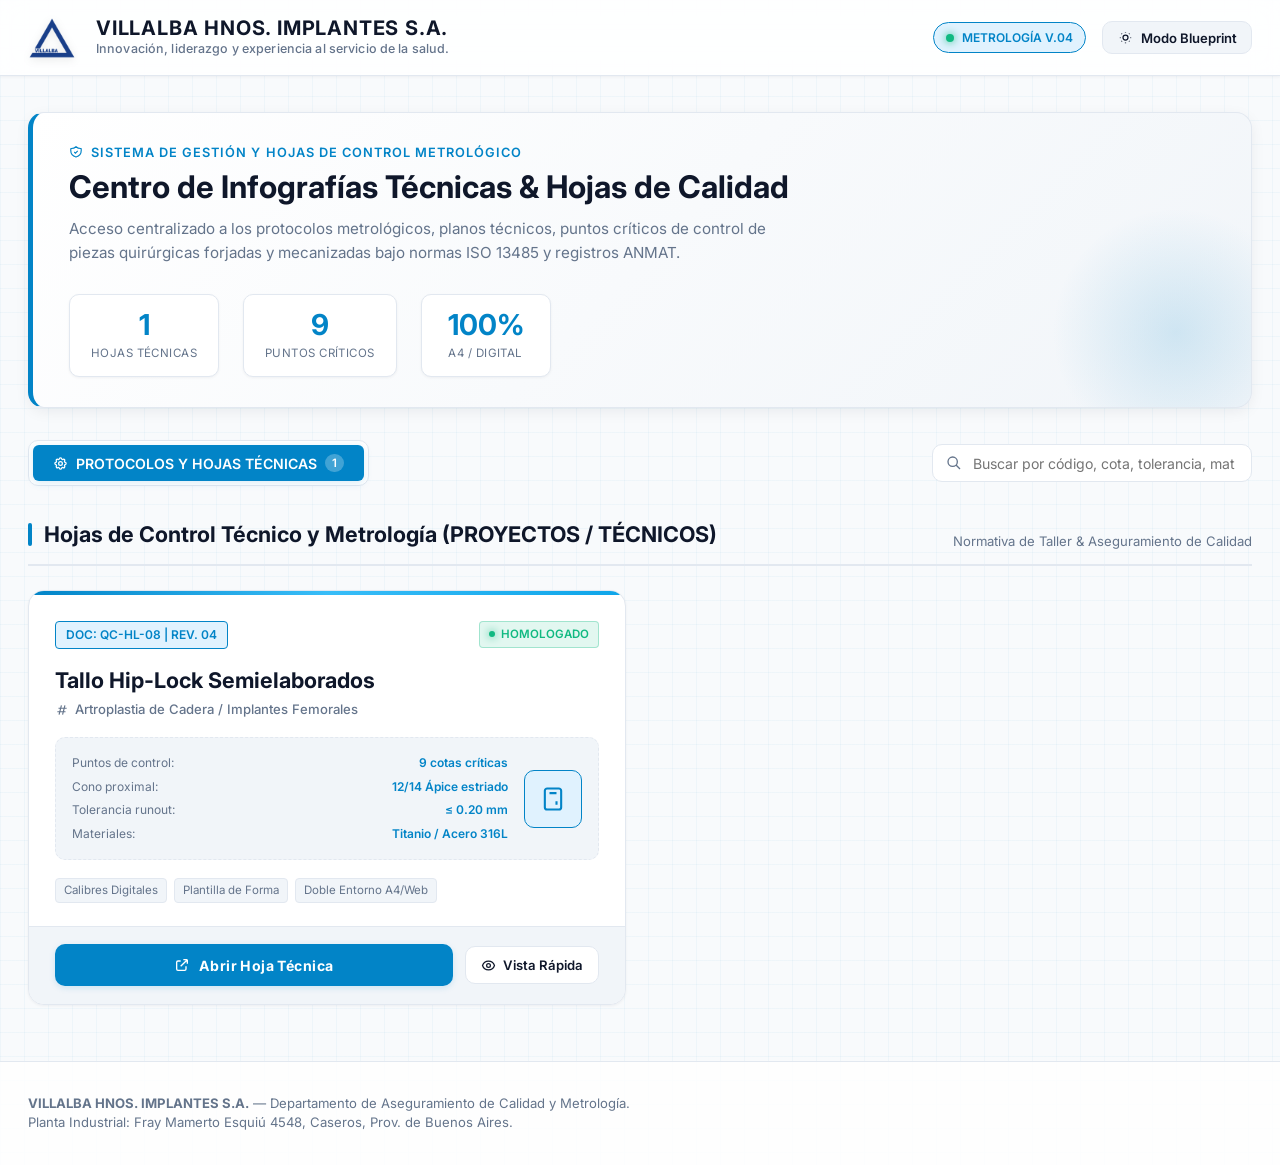
==== commit d4098dd0: "Eliminacion de textos y etiquetas de normas en home, cuadro Hip-lock y estandarizacion de criterio m" ====
--- a/index.html
+++ b/index.html
@@ -1141,8 +1141,6 @@
 
             <!-- TAGS TÉCNICOS -->
             <div class="card-tags">
-              <span class="tech-tag">ISO 13485</span>
-              <span class="tech-tag">ASTM F136</span>
               <span class="tech-tag">Calibres Digitales</span>
               <span class="tech-tag">Plantilla de Forma</span>
               <span class="tech-tag">Doble Entorno A4/Web</span>
@@ -1211,18 +1209,13 @@
     </div>
   </div>
 
-  <!-- PIE DE PÁGINA NORMATIVO -->
+  <!-- PIE DE PÁGINA -->
   <footer class="portal-footer">
     <div class="footer-inner">
       <div>
         <strong>VILLALBA HNOS. IMPLANTES S.A.</strong> — Departamento de Aseguramiento de Calidad y Metrología.
         <br>
         Planta Industrial: Fray Mamerto Esquiú 4548, Caseros, Prov. de Buenos Aires.
-      </div>
-      <div class="footer-norms">
-        <span>✓ ISO 13485:2016</span>
-        <span>✓ ANMAT DISP. 3266/13</span>
-        <span>✓ ASTM F136 / F138</span>
       </div>
     </div>
   </footer>
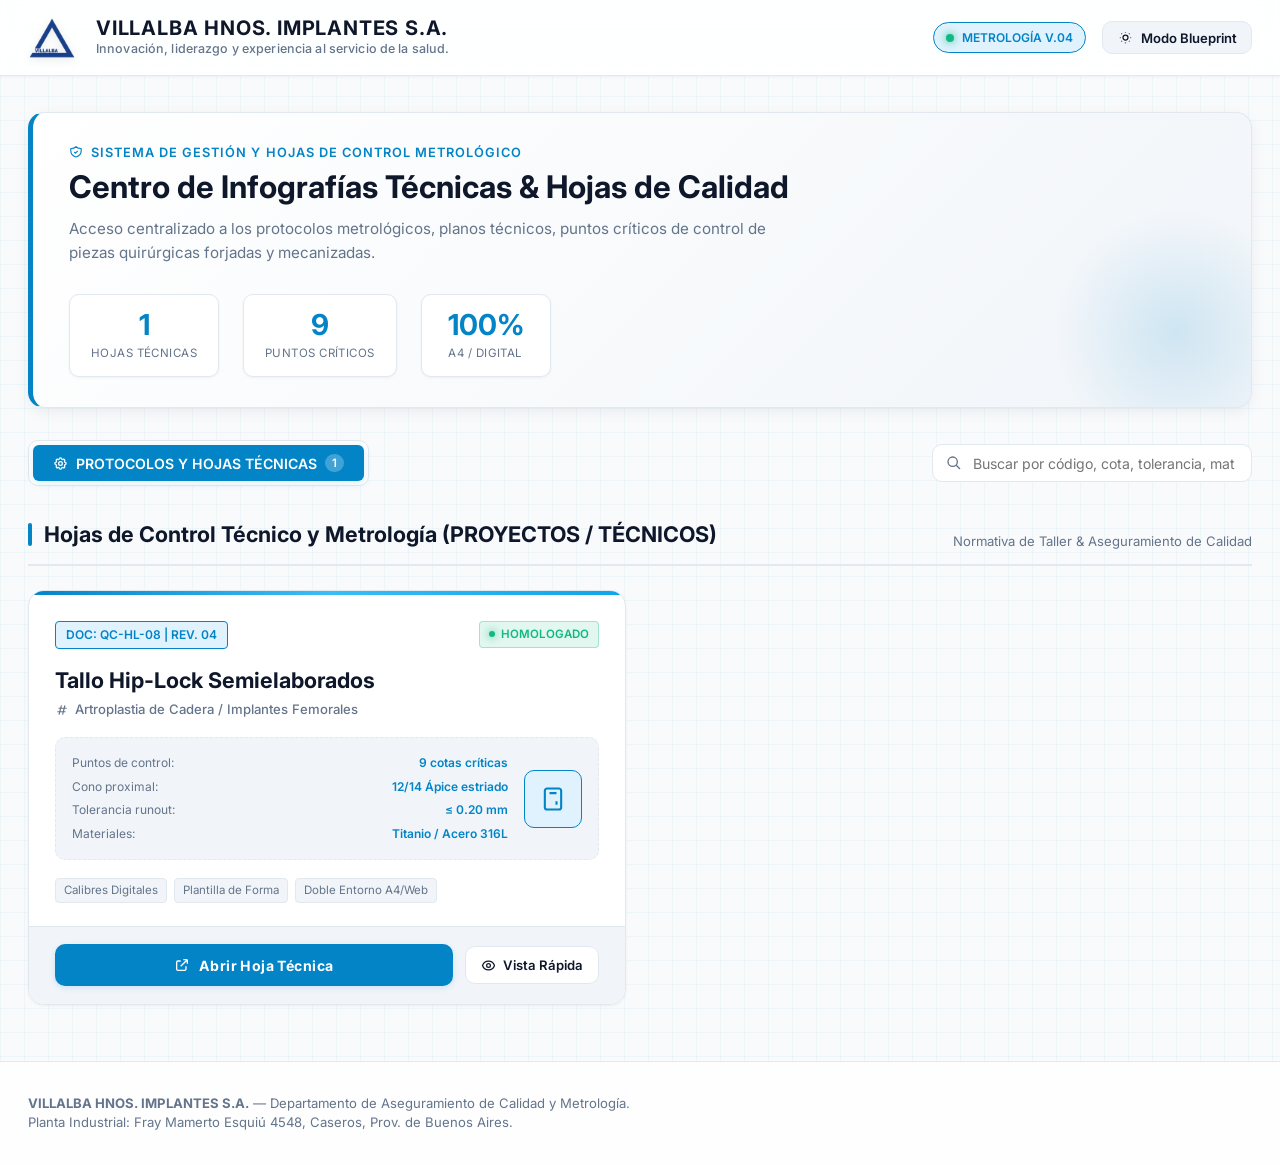
==== commit cdfcdd6b: "Eliminar mencion a normas ISO 13485 y registros ANMAT del banner principal de la Home" ====
--- a/index.html
+++ b/index.html
@@ -1039,7 +1039,7 @@
         </div>
         <h1 class="hero-title">Centro de Infografías Técnicas & Hojas de Calidad</h1>
         <p class="hero-desc">
-          Acceso centralizado a los protocolos metrológicos, planos técnicos, puntos críticos de control de piezas quirúrgicas forjadas y mecanizadas bajo normas ISO 13485 y registros ANMAT.
+          Acceso centralizado a los protocolos metrológicos, planos técnicos, puntos críticos de control de piezas quirúrgicas forjadas y mecanizadas.
         </p>
       </div>
 
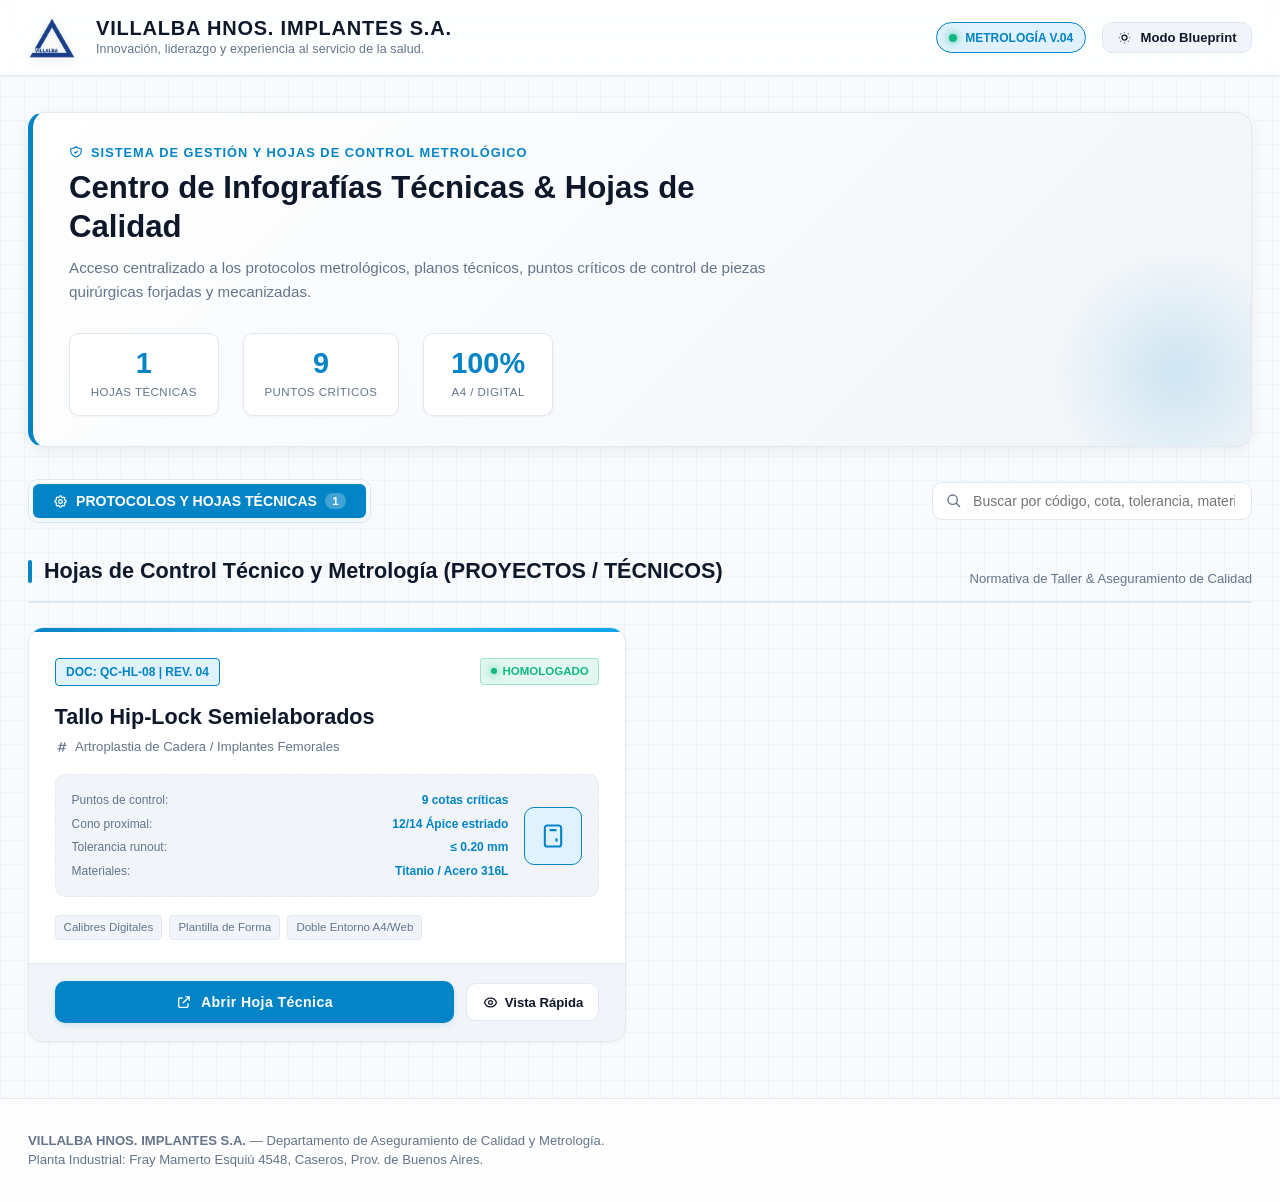
==== commit dfd8275e: "Blindaje de seguridad (CSP, SRI, anti-XSS, anti-spam y validación de archivos)" ====
--- a/index.html
+++ b/index.html
@@ -3,6 +3,7 @@
 <head>
   <meta charset="UTF-8">
   <meta name="viewport" content="width=device-width, initial-scale=1.0">
+  <meta http-equiv="Content-Security-Policy" content="default-src 'self'; script-src 'self' 'unsafe-inline'; style-src 'self' 'unsafe-inline' https://fonts.googleapis.com; font-src 'self' https://fonts.gstatic.com; img-src 'self' data: blob:; frame-src 'self'; object-src 'none'; base-uri 'self';">
   <title>Portal de Control Técnico y Metrología | VILLALBA HNOS. IMPLANTES S.A.</title>
   <meta name="description" content="Portal central de infografías técnicas, blueprints metrológicos y hojas de control de calidad de planta.">
   <link rel="preconnect" href="https://fonts.googleapis.com">
@@ -1149,7 +1150,7 @@
 
           <!-- ACCIONES DE ACCESO -->
           <div class="card-actions">
-            <a href="PROYECTOS/TÉCNICOS/Hip-lock/index.html" class="btn-action-primary" target="_blank" title="Abrir la infografía técnica interactiva completa">
+            <a href="PROYECTOS/TÉCNICOS/Hip-lock/index.html" class="btn-action-primary" target="_blank" rel="noopener noreferrer" title="Abrir la infografía técnica interactiva completa">
               <svg width="16" height="16" fill="none" stroke="currentColor" stroke-width="2" viewBox="0 0 24 24">
                 <path d="M10 6H6a2 2 0 00-2 2v10a2 2 0 002 2h10a2 2 0 002-2v-4M14 4h6m0 0v6m0-6L10 14"></path>
               </svg>
@@ -1192,7 +1193,7 @@
           <span id="modalDocTitle">Previsualización de Documento</span>
         </div>
         <div class="modal-header-actions">
-          <a id="modalExternalLink" href="#" target="_blank" class="btn-action-secondary" style="padding: 0.35rem 0.75rem; font-size: 0.78rem;">
+          <a id="modalExternalLink" href="#" target="_blank" rel="noopener noreferrer" class="btn-action-secondary" style="padding: 0.35rem 0.75rem; font-size: 0.78rem;">
             <span>Abrir en nueva pestaña</span>
             <svg width="12" height="12" fill="none" stroke="currentColor" stroke-width="2" viewBox="0 0 24 24"><path d="M10 6H6a2 2 0 00-2 2v10a2 2 0 002 2h10a2 2 0 002-2v-4M14 4h6m0 0v6m0-6L10 14"></path></svg>
           </a>
@@ -1248,9 +1249,13 @@
       applyTheme(isBlueprint ? 'light' : 'blueprint');
     });
 
-    // BÚSQUEDA EN TIEMPO REAL (HOJAS TÉCNICAS)
+    // BÚSQUEDA EN TIEMPO REAL (HOJAS TÉCNICAS) CON LÍMITE ANTI-SPAM
     function handleSearch() {
-      const query = document.getElementById('searchInput').value.trim().toLowerCase();
+      const searchEl = document.getElementById('searchInput');
+      if (searchEl.value.length > 120) {
+        searchEl.value = searchEl.value.slice(0, 120);
+      }
+      const query = searchEl.value.trim().toLowerCase();
       const allCards = document.querySelectorAll('.tech-card');
       let visibleCount = 0;
 
@@ -1272,14 +1277,27 @@
       noResults.style.display = visibleCount === 0 ? 'block' : 'none';
     }
 
-    // MODAL DE PREVISUALIZACIÓN EMBEBIDA
+    // MODAL DE PREVISUALIZACIÓN EMBEBIDA CON VALIDACIÓN DE RUTA SEGURA (ANTI-XSS / ANTI-OPEN-REDIRECT)
     const modal = document.getElementById('previewModal');
     const iframe = document.getElementById('previewIframe');
     const modalTitle = document.getElementById('modalDocTitle');
     const modalLink = document.getElementById('modalExternalLink');
 
+    function isSafeInternalUrl(url) {
+      if (typeof url !== 'string') return false;
+      const trimmed = url.trim();
+      if (/^(javascript|data|vbscript|file|http|https):/i.test(trimmed) || trimmed.startsWith('//') || trimmed.includes('..')) {
+        return false;
+      }
+      return /^PROYECTOS\/[A-Za-z0-9ÁÉÍÓÚáéíóúÑñ _\-/]+\.html$/i.test(trimmed);
+    }
+
     function openPreviewModal(url, title) {
-      modalTitle.textContent = title;
+      if (!isSafeInternalUrl(url)) {
+        console.warn('URL de previsualización bloqueada por política de seguridad.');
+        return;
+      }
+      modalTitle.textContent = String(title || '').slice(0, 140);
       modalLink.href = url;
       iframe.src = url;
       modal.classList.add('open');
